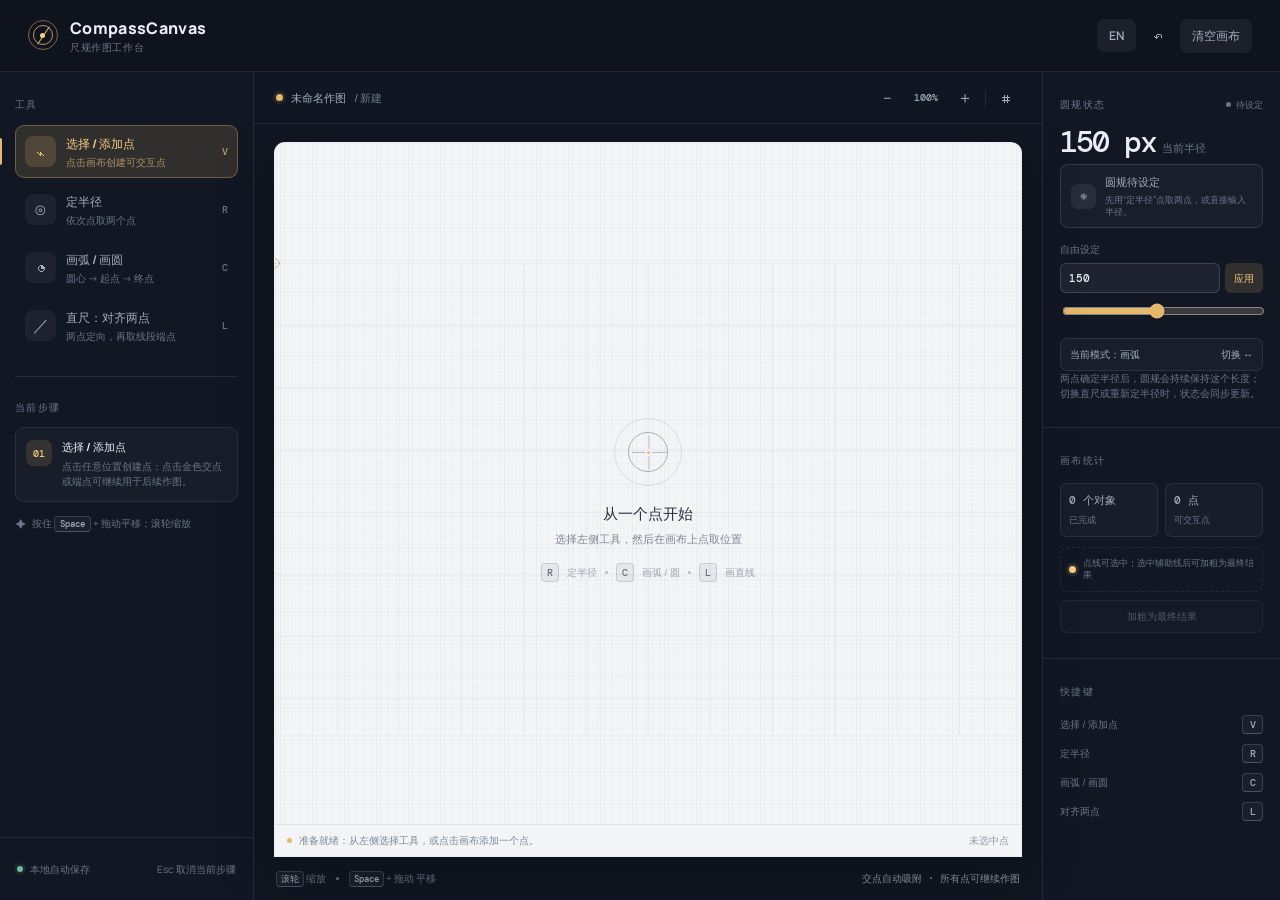
==== outputs/index.html @ 131e4b11 "Initial CompassCanvas application" ====
<!doctype html>
<html lang="zh-CN">
<head>
  <meta charset="UTF-8" />
  <meta name="viewport" content="width=device-width, initial-scale=1.0" />
  <meta name="theme-color" content="#0b0f17" />
  <title>CompassCanvas · 尺规作图工作台</title>
  <link rel="preconnect" href="https://fonts.googleapis.com">
  <link rel="preconnect" href="https://fonts.gstatic.com" crossorigin>
  <link href="https://fonts.googleapis.com/css2?family=DM+Mono:wght@400;500&family=Manrope:wght@400;500;600;700;800&display=swap" rel="stylesheet">
  <link rel="stylesheet" href="./styles.css" />
</head>
<body>
  <main class="app-shell">
    <header class="app-header">
      <div class="brand-lockup">
        <div class="brand-mark" aria-hidden="true"><span class="brand-mark-ring"></span><span class="brand-mark-line"></span><span class="brand-mark-dot"></span></div>
        <div><h1>CompassCanvas</h1><p data-i18n="brand.subtitle">尺规作图工作台</p></div>
      </div>
      <div class="header-actions" aria-label="编辑操作">
        <button class="button button-ghost button-compact language-toggle" id="languageToggle" type="button" aria-label="切换语言">EN</button>
        <button class="icon-button" id="undoBtn" type="button" title="撤销（⌘/Ctrl Z）" aria-label="撤销" data-i18n-title="undo">↶</button>
        <button class="button button-ghost button-compact" id="clearBtn" type="button" data-i18n="clear">清空画布</button>
      </div>
    </header>

    <section class="workspace" aria-label="尺规作图工作区">
      <aside class="tool-rail" aria-label="作图工具">
        <div class="rail-section rail-section-tools">
          <div class="section-kicker" data-i18n="tools">工具</div>
          <div class="tool-list" role="toolbar" aria-label="选择作图工具">
            <button class="tool-item" data-mode="select" type="button"><span class="tool-icon">⌁</span><span class="tool-copy"><strong data-i18n="tool.select.title">选择 / 添加点</strong><small data-i18n="tool.select.desc">点击画布创建可交互点</small></span><span class="tool-key">V</span></button>
            <button class="tool-item" data-mode="radius" type="button"><span class="tool-icon">⊙</span><span class="tool-copy"><strong data-i18n="tool.radius.title">定半径</strong><small data-i18n="tool.radius.desc">依次点取两个点</small></span><span class="tool-key">R</span></button>
            <button class="tool-item" data-mode="compass" type="button"><span class="tool-icon">◔</span><span class="tool-copy"><strong data-i18n="tool.compass.title">画弧 / 画圆</strong><small data-i18n="tool.compass.desc">圆心 → 起点 → 终点</small></span><span class="tool-key">C</span></button>
            <button class="tool-item" data-mode="line" type="button"><span class="tool-icon">／</span><span class="tool-copy"><strong data-i18n="tool.line.title">直尺：对齐两点</strong><small data-i18n="tool.line.desc">两点定向，再取线段端点</small></span><span class="tool-key">L</span></button>
          </div>
        </div>
        <div class="rail-divider"></div>
        <div class="rail-section rail-section-hints">
          <div class="section-kicker" data-i18n="currentStep">当前步骤</div>
          <div class="step-card"><span class="step-number">01</span><div class="step-content"><strong id="toolTitle">选择 / 添加点</strong><p id="helperLine">点击任意位置创建点；点击交点或端点可继续作图。</p></div></div>
          <div class="tip-row"><span aria-hidden="true">✦</span><span data-i18n-html="panHint">按住 <kbd>Space</kbd> + 拖动平移；滚轮缩放</span></div>
        </div>
        <div class="rail-footer"><span class="save-status"><i class="status-dot"></i><span data-i18n="autosave">本地自动保存</span></span><span class="save-status" data-i18n="escCancel">Esc 取消当前步骤</span></div>
      </aside>

      <section class="canvas-column">
        <div class="canvas-toolbar"><div class="canvas-breadcrumb"><span class="breadcrumb-dot"></span><span data-i18n="untitled">未命名作图</span><span class="breadcrumb-muted" data-i18n="newDoc">/ 新建</span></div><div class="view-controls"><button class="view-button" id="zoomOutBtn" type="button" aria-label="缩小" data-i18n-aria="zoomOut">−</button><button class="zoom-readout" id="zoomReadout" type="button" aria-label="重置视图" data-i18n-aria="resetView">100%</button><button class="view-button" id="zoomInBtn" type="button" aria-label="放大" data-i18n-aria="zoomIn">＋</button><span class="view-divider"></span><button class="view-button" id="resetViewBtn" type="button" aria-label="重置视图" data-i18n-aria="resetView">⌗</button></div></div>
        <div class="canvas-frame">
          <div class="canvas-surface" id="canvasSurface" tabindex="0" role="application" aria-label="几何作图画布">
            <svg id="board" class="construction-overlay" viewBox="0 0 1200 760" xmlns="http://www.w3.org/2000/svg" aria-label="尺规作图画布">
              <defs><pattern id="smallGrid" width="20" height="20" patternUnits="userSpaceOnUse"><path d="M 20 0 L 0 0 0 20" fill="none" stroke="#26313f" stroke-opacity=".045" stroke-width="1"/></pattern><pattern id="grid" width="100" height="100" patternUnits="userSpaceOnUse"><rect width="100" height="100" fill="url(#smallGrid)"/><path d="M 100 0 L 0 0 0 100" fill="none" stroke="#26313f" stroke-opacity=".075" stroke-width="1"/></pattern></defs>
              <rect class="board-surface" width="1200" height="760" fill="url(#grid)" />
              <g id="world"><g id="referenceLayer"></g><g id="geometryLayer"></g><g id="pointLayer"></g><g id="cursorLayer"><circle r="7" class="cursor-ring"/><circle r="2" class="cursor-dot"/></g></g>
            </svg>
            <div class="canvas-empty-state" id="emptyState"><div class="empty-illustration"><span class="empty-ring"></span><span class="empty-cross empty-cross-x"></span><span class="empty-cross empty-cross-y"></span><span class="empty-dot"></span></div><h2 data-i18n="emptyTitle">从一个点开始</h2><p data-i18n="emptyDesc">选择左侧工具，然后在画布上点取位置</p><span class="empty-hint" data-i18n-html="emptyHint"><kbd>R</kbd> 定半径 <i></i><kbd>C</kbd> 画弧 / 圆 <i></i><kbd>L</kbd> 画直线</span></div>
          </div>
          <div class="canvas-status" aria-live="polite"><div class="status-message"><span class="status-pulse"></span><span id="statusLine">准备就绪</span></div><div class="pointer-position" id="selectionReadout" data-i18n="noSelection">未选中点</div></div>
        </div>
        <div class="canvas-footer"><span data-i18n-html="wheelZoom"><kbd>滚轮</kbd> 缩放</span><span class="footer-divider"></span><span data-i18n-html="spacePan"><kbd>Space</kbd> + 拖动 平移</span><span class="footer-spacer"></span><span class="coordinate-readout" data-i18n="snapHint">交点自动吸附 · 所有点可继续作图</span></div>
      </section>

      <aside class="inspector" aria-label="作图信息">
        <div class="inspector-section radius-section">
          <div class="inspector-heading"><span class="section-kicker" data-i18n="compassStatus">圆规状态</span><span class="live-badge" id="compassLiveBadge"><i></i><span id="compassLiveLabel">待设定</span></span></div>
          <div class="radius-display"><span class="radius-value" id="radiusReadout">150 px</span><span class="radius-unit" data-i18n="currentRadius">当前半径</span></div>
          <div class="compass-state-card" id="compassStateCard" data-state="idle"><span class="compass-state-icon">◉</span><div><strong id="compassStateLabel">圆规待设定</strong><small id="compassStateHint">先用“定半径”点取两点，或直接输入半径。</small></div></div>
          <div class="radius-editor"><label for="radiusInput" data-i18n="freeRadius">自由设定</label><div class="radius-input-row"><input id="radiusInput" type="number" min="10" max="1000" step="1" value="150" /><button id="applyRadius" type="button" data-i18n="apply">应用</button></div><input id="radiusSlider" type="range" min="20" max="300" value="150" aria-label="半径滑块" /></div>
          <button class="toggle-button" id="arcModeToggle" type="button"><span><span data-i18n="currentMode">当前模式：</span><strong id="arcModeLabel">画弧</strong></span><span data-i18n="switch">切换 ↔</span></button>
          <p class="inspector-note" data-i18n="compassNote">两点确定半径后，圆规会持续保持这个长度；切换直尺或重新定半径时，状态会同步更新。</p>
        </div>
        <div class="inspector-section history-section"><div class="inspector-heading"><span class="section-kicker" data-i18n="canvasStats">画布统计</span></div><div class="stats-grid"><div><strong id="entityCount">0 <span data-i18n="objects">个对象</span></strong><small data-i18n="completed">已完成</small></div><div><strong id="pointCount">0 <span data-i18n="points">点</span></strong><small data-i18n="interactivePoints">可交互点</small></div></div><div class="selection-card" id="selectionCard"><span class="selection-dot"></span><span data-i18n="selectionHelp">点线可选中；选中辅助线后可加粗为最终结果</span></div><button class="finalize-button" id="finalizeBtn" type="button" disabled data-i18n="finalize">加粗为最终结果</button></div>
        <div class="inspector-section shortcuts-section"><div class="inspector-heading"><span class="section-kicker" data-i18n="shortcuts">快捷键</span></div><div class="shortcut-list"><div><span data-i18n="tool.select.title">选择 / 添加点</span><kbd>V</kbd></div><div><span data-i18n="tool.radius.title">定半径</span><kbd>R</kbd></div><div><span data-i18n="tool.compass.title">画弧 / 画圆</span><kbd>C</kbd></div><div><span data-i18n="tool.line.short">对齐两点</span><kbd>L</kbd></div></div></div>
      </aside>
    </section>
  </main>
  <script src="./app.js"></script>
</body>
</html>
---- outputs/styles.css ----
:root {
  --ink: #e9edf5;
  --ink-soft: #a2adbf;
  --ink-faint: #6b768b;
  --surface-0: #0b0f17;
  --surface-1: #111723;
  --surface-2: #161e2c;
  --surface-3: #1d2737;
  --border: rgba(169, 184, 210, 0.13);
  --border-strong: rgba(169, 184, 210, 0.22);
  --accent: #e6b86c;
  --accent-bright: #f6cb81;
  --accent-dim: rgba(230, 184, 108, 0.15);
  --canvas: #f4f5f7;
  --canvas-ink: #26313f;
  --shadow: 0 20px 60px rgba(0, 0, 0, 0.24);
  font-family: "Manrope", -apple-system, BlinkMacSystemFont, "Segoe UI", sans-serif;
  color: var(--ink);
  background: var(--surface-0);
  font-synthesis: none;
  text-rendering: optimizeLegibility;
}

* { box-sizing: border-box; }
html, body { margin: 0; min-width: 320px; min-height: 100%; }
body { min-height: 100vh; background: var(--surface-0); overflow: hidden; }
.is-hidden, [hidden] { display: none !important; }
button { border: 0; font: inherit; color: inherit; cursor: pointer; }
button:focus-visible, [tabindex]:focus-visible { outline: 2px solid var(--accent); outline-offset: 3px; }
svg { width: 1.2rem; height: 1.2rem; fill: none; stroke: currentColor; stroke-width: 1.7; stroke-linecap: round; stroke-linejoin: round; }
kbd { border: 1px solid var(--border-strong); border-bottom-color: rgba(169,184,210,.35); border-radius: 4px; background: rgba(255,255,255,.04); color: var(--ink-soft); padding: 1px 5px; font: 500 10px/1.5 "DM Mono", ui-monospace, monospace; }

.app-shell { height: 100vh; display: flex; flex-direction: column; min-height: 560px; }
.app-header { height: 72px; flex: 0 0 72px; display: flex; align-items: center; justify-content: space-between; padding: 0 28px; border-bottom: 1px solid var(--border); background: rgba(15, 21, 32, .9); }
.brand-lockup { display: flex; align-items: center; gap: 12px; }
.brand-mark { position: relative; width: 30px; height: 30px; border: 1px solid rgba(230,184,108,.5); border-radius: 50%; color: var(--accent); }
.brand-mark-ring { position: absolute; inset: 4px; border: 1px solid currentColor; border-radius: 50%; opacity: .8; }
.brand-mark-line { position: absolute; left: 14px; top: 4px; width: 1px; height: 21px; background: currentColor; transform: rotate(34deg); transform-origin: center; }
.brand-mark-dot { position: absolute; left: 11px; top: 12px; width: 5px; height: 5px; border-radius: 50%; background: var(--accent-bright); }
.brand-lockup h1 { margin: 0; font-size: 16px; line-height: 1.15; font-weight: 800; letter-spacing: .02em; }
.brand-lockup p { margin: 4px 0 0; color: var(--ink-faint); font-size: 10px; line-height: 1; letter-spacing: .06em; }
.header-actions, .view-controls, .canvas-footer, .canvas-status, .inspector-heading, .tip-row, .rail-footer { display: flex; align-items: center; }
.header-actions { gap: 5px; }
.header-divider, .view-divider { width: 1px; height: 20px; margin: 0 8px; background: var(--border); }
.icon-button, .view-button { display: inline-grid; place-items: center; width: 34px; height: 34px; border-radius: 8px; background: transparent; color: var(--ink-soft); transition: color .18s ease, background .18s ease; }
.icon-button svg, .view-button svg { width: 17px; height: 17px; }
.icon-button:hover, .view-button:hover { color: var(--ink); background: rgba(255,255,255,.07); }
.icon-button:disabled, .view-button:disabled { color: var(--ink-faint); opacity: .45; cursor: default; }
.icon-button-small { width: 28px; height: 28px; }
.icon-button-small svg { width: 16px; height: 16px; }
.button { display: inline-flex; align-items: center; gap: 7px; border-radius: 7px; padding: 8px 12px; font-size: 12px; font-weight: 600; }
.button svg { width: 15px; height: 15px; }
.button-ghost { background: rgba(255,255,255,.055); color: var(--ink-soft); }
.button-ghost:hover { background: rgba(255,255,255,.1); color: var(--ink); }

.workspace { flex: 1; min-height: 0; display: grid; grid-template-columns: 254px minmax(0, 1fr) 238px; }
.tool-rail, .inspector { min-width: 0; background: var(--surface-1); }
.tool-rail { display: flex; flex-direction: column; border-right: 1px solid var(--border); }
.inspector { border-left: 1px solid var(--border); overflow: auto; }
.rail-section { padding: 25px 15px 0; }
.section-kicker { color: var(--ink-faint); font-size: 10px; font-weight: 700; letter-spacing: .14em; text-transform: uppercase; }
.tool-list { display: flex; flex-direction: column; gap: 5px; margin-top: 13px; }
.tool-item { position: relative; display: flex; align-items: center; width: 100%; min-height: 53px; gap: 10px; padding: 8px 9px; border: 1px solid transparent; border-radius: 9px; background: transparent; color: var(--ink-soft); text-align: left; transition: background .18s ease, color .18s ease, border-color .18s ease, transform .18s ease; }
.tool-item:hover { background: rgba(255,255,255,.045); color: var(--ink); }
.tool-item.is-active, .tool-item.active { border-color: rgba(230,184,108,.35); background: var(--accent-dim); color: var(--accent-bright); }
.tool-item.is-active::before, .tool-item.active::before { position: absolute; content: ""; left: -16px; top: 12px; bottom: 12px; width: 2px; border-radius: 0 2px 2px 0; background: var(--accent); }
.tool-icon { display: grid; flex: 0 0 31px; place-items: center; width: 31px; height: 31px; border-radius: 8px; color: inherit; background: rgba(255,255,255,.052); }
.tool-item.is-active .tool-icon, .tool-item.active .tool-icon { background: rgba(230,184,108,.17); }
.tool-icon svg { width: 18px; height: 18px; }
.tool-copy { display: flex; min-width: 0; flex: 1; flex-direction: column; gap: 3px; }
.tool-copy strong { overflow: hidden; color: inherit; font-size: 12px; font-weight: 700; text-overflow: ellipsis; white-space: nowrap; }
.tool-copy small { overflow: hidden; color: var(--ink-faint); font-size: 10px; line-height: 1.2; text-overflow: ellipsis; white-space: nowrap; }
.tool-item.is-active .tool-copy small, .tool-item.active .tool-copy small { color: rgba(246,203,129,.63); }
.tool-key { margin-left: 2px; color: var(--ink-faint); font: 500 10px "DM Mono", monospace; }
.tool-item.is-active .tool-key, .tool-item.active .tool-key { color: rgba(246,203,129,.72); }
.rail-divider { height: 1px; margin: 24px 15px 0; background: var(--border); }
.rail-section-hints { padding-top: 23px; }
.step-card { display: flex; gap: 10px; margin-top: 12px; padding: 12px 10px; border: 1px solid var(--border); border-radius: 9px; background: rgba(255,255,255,.026); }
.step-number { display: grid; flex: 0 0 26px; place-items: center; width: 26px; height: 26px; border-radius: 7px; background: var(--accent-dim); color: var(--accent-bright); font: 500 10px "DM Mono", monospace; }
.step-content { min-width: 0; }
.step-content strong { display: block; color: var(--ink); font-size: 11px; font-weight: 700; line-height: 1.3; }
.step-content p { margin: 5px 0 0; color: var(--ink-faint); font-size: 10px; line-height: 1.5; }
.tip-row { gap: 6px; padding: 14px 1px; color: var(--ink-faint); font-size: 10px; }
.tip-row svg { flex: 0 0 14px; width: 14px; height: 14px; }
.tip-row kbd { font-size: 9px; }
.rail-footer { justify-content: space-between; margin-top: auto; min-height: 63px; padding: 0 17px; border-top: 1px solid var(--border); }
.save-status { display: inline-flex; align-items: center; gap: 7px; color: var(--ink-faint); font-size: 10px; }
.status-dot { width: 6px; height: 6px; border-radius: 50%; background: #6fbd98; box-shadow: 0 0 0 3px rgba(111,189,152,.1); }

.canvas-column { min-width: 0; display: flex; flex-direction: column; background: #101722; }
.canvas-toolbar { display: flex; align-items: center; justify-content: space-between; min-height: 52px; padding: 0 22px; border-bottom: 1px solid var(--border); }
.canvas-breadcrumb { display: flex; align-items: center; gap: 8px; color: var(--ink-soft); font-size: 11px; font-weight: 600; }
.breadcrumb-dot { width: 7px; height: 7px; border: 1px solid rgba(230,184,108,.75); border-radius: 50%; background: var(--accent); box-shadow: 0 0 0 3px rgba(230,184,108,.09); }
.breadcrumb-separator { color: var(--ink-faint); }
.breadcrumb-muted { color: var(--ink-faint); font-weight: 500; }
.view-controls { gap: 2px; }
.view-button { width: 28px; height: 28px; }
.view-button svg { width: 14px; height: 14px; }
.zoom-readout { min-width: 46px; padding: 4px 4px; border-radius: 5px; background: transparent; color: var(--ink-soft); font: 500 10px "DM Mono", monospace; }
.zoom-readout:hover { background: rgba(255,255,255,.06); color: var(--ink); }
.view-divider { height: 16px; margin: 0 4px; }
.canvas-frame { position: relative; flex: 1; min-height: 0; margin: 18px 20px 0; border: 1px solid rgba(175,189,212,.12); border-radius: 11px 11px 0 0; background: var(--canvas); box-shadow: var(--shadow); overflow: hidden; }
.canvas-surface { position: absolute; inset: 0; overflow: hidden; cursor: crosshair; background-color: var(--canvas); background-image: linear-gradient(rgba(38,49,63,.045) 1px, transparent 1px), linear-gradient(90deg, rgba(38,49,63,.045) 1px, transparent 1px), linear-gradient(rgba(38,49,63,.025) 1px, transparent 1px), linear-gradient(90deg, rgba(38,49,63,.025) 1px, transparent 1px); background-position: center; background-size: 32px 32px, 32px 32px, 8px 8px, 8px 8px; }
.canvas-surface.is-panning { cursor: grabbing; }
#construction-canvas, .construction-overlay { position: absolute; inset: 0; display: block; width: 100%; height: 100%; }
#construction-canvas { z-index: 1; }
.construction-overlay { z-index: 2; pointer-events: auto; touch-action: none; }
.construction-overlay { shape-rendering: geometricPrecision; }
.board-surface { pointer-events: all; }
.geometry-line { stroke: #33495d; stroke-width: 2.2; stroke-linecap: round; fill: none; pointer-events: none; }
.geometry-circle, .geometry-arc { stroke: #273f58; stroke-width: 2.2; fill: none; pointer-events: none; }
.geometry-arc { stroke: #a56f35; }
.reference-line { stroke: #caa666; stroke-width: 1.6; stroke-dasharray: 6 6; opacity: .58; pointer-events: none; }
.reference-circle { stroke: #caa666; stroke-width: 1.3; stroke-dasharray: 6 6; fill: rgba(230,184,108,.04); opacity: .48; pointer-events: none; }
.reference-arc { stroke: #d29e51; stroke-width: 2; stroke-dasharray: 5 5; fill: none; opacity: .72; pointer-events: none; }
.reference-label { fill: #8a683c; font: 500 14px "DM Mono", monospace; pointer-events: none; }
.point-node { cursor: pointer; pointer-events: all; }
.point-node > circle:first-child { fill: #f8f9fb; stroke: #54708a; stroke-width: 2; vector-effect: non-scaling-stroke; }
.point-node.intersection-point > circle:first-child { fill: #f6cb81; stroke: #8d5c29; stroke-width: 2.2; }
.point-node.selected-point > circle:first-child { fill: #72d2cf; stroke: #146c73; stroke-width: 2.4; }
.point-hit-area { fill: transparent; stroke: transparent; stroke-width: 14; pointer-events: all; }
.cursor-ring { fill: none; stroke: #bd8a43; stroke-width: 1.3; opacity: .72; pointer-events: none; }
.cursor-dot { fill: #bd8a43; opacity: .8; pointer-events: none; }
.radius-editor { margin-top: 14px; }
.radius-editor label { display: block; margin-bottom: 6px; color: var(--ink-faint); font-size: 10px; }
.radius-input-row { display: flex; gap: 5px; }
.radius-input-row input { width: 0; flex: 1; min-width: 0; border: 1px solid var(--border-strong); border-radius: 6px; padding: 7px 8px; background: rgba(255,255,255,.055); color: var(--ink); font: 500 11px "DM Mono", monospace; }
.radius-input-row button { border-radius: 6px; padding: 0 9px; background: var(--accent-dim); color: var(--accent-bright); font-size: 10px; }
.radius-editor input[type="range"] { width: 100%; margin-top: 10px; accent-color: var(--accent); }
.toggle-button { display: flex; align-items: center; justify-content: space-between; width: 100%; margin-top: 14px; border: 1px solid var(--border); border-radius: 7px; padding: 8px 9px; background: rgba(255,255,255,.035); color: var(--ink-soft); font-size: 10px; text-align: left; }
.toggle-button:hover, .toggle-button.active { border-color: rgba(230,184,108,.35); background: var(--accent-dim); color: var(--accent-bright); }
.stats-grid { display: grid; grid-template-columns: 1fr 1fr; gap: 7px; margin-top: 15px; }
.stats-grid > div { border: 1px solid var(--border); border-radius: 7px; padding: 9px 8px; background: rgba(255,255,255,.026); }
.stats-grid strong { display: block; color: var(--ink-soft); font: 500 11px "DM Mono", monospace; }
.stats-grid small { display: block; margin-top: 5px; color: var(--ink-faint); font-size: 9px; }
.selection-card { display: flex; align-items: center; gap: 7px; margin-top: 10px; border: 1px dashed var(--border); border-radius: 7px; padding: 9px 8px; color: var(--ink-faint); font-size: 9px; line-height: 1.35; }
.finalize-button { width: 100%; margin-top: 8px; border: 1px solid rgba(230,184,108,.36); border-radius: 7px; padding: 8px 9px; background: rgba(230,184,108,.12); color: var(--accent-bright); font-size: 10px; font-weight: 700; }
.finalize-button:hover:not(:disabled) { background: rgba(230,184,108,.2); }
.finalize-button:disabled { border-color: var(--border); background: rgba(255,255,255,.025); color: var(--ink-faint); cursor: default; opacity: .7; }
.selection-dot { width: 7px; height: 7px; flex: 0 0 7px; border-radius: 50%; background: #f6cb81; box-shadow: 0 0 0 3px rgba(246,203,129,.12); }
.canvas-empty-state.is-hidden { opacity: 0; visibility: hidden; }
.canvas-empty-state { transition: opacity .18s ease, visibility .18s ease; }
.reference-line { stroke: #aa6b1f; stroke-width: 2.2; stroke-dasharray: 8 6; opacity: .88; }
.construction-overlay .reference-line { stroke: #aa6b1f; stroke-width: 2.2; stroke-dasharray: 8 6; opacity: .88; }
.construction-overlay .reference-circle { stroke: #aa6b1f; stroke-width: 2.1; stroke-dasharray: 9 6; fill: rgba(230,184,108,.08); opacity: .9; }
.construction-overlay .reference-arc { stroke: #b57425; stroke-width: 2.3; stroke-dasharray: 8 5; opacity: .9; }
.construction-overlay .ruler-guide { stroke: #8c5418; stroke-width: 3.2; stroke-dasharray: 12 8; opacity: .95; }
.construction-overlay .ruler-direction-preview { stroke: #aa6b1f; stroke-width: 2.5; opacity: .9; }
.construction-overlay .ruler-segment-preview { stroke: #c08229; stroke-width: 2.8; stroke-dasharray: 8 5; opacity: .92; }
.construction-overlay .reference-point { fill: #fff5dc; stroke: #9a611c; stroke-width: 2.2; opacity: .98; }
.construction-overlay .reference-circle { stroke: #aa6b1f; stroke-width: 2.1; stroke-dasharray: 9 6; fill: rgba(230,184,108,.08); opacity: .9; }
.construction-overlay .reference-arc { stroke: #b57425; stroke-width: 2.3; stroke-dasharray: 8 5; opacity: .9; }
.construction-overlay .geometry-line,
.construction-overlay .geometry-circle,
.construction-overlay .geometry-arc { pointer-events: all; cursor: pointer; }
.construction-overlay .geometry-hit-area { fill: none; stroke: transparent; stroke-width: 16; pointer-events: stroke; cursor: pointer; }
.construction-overlay .auxiliary-geometry { stroke: #9aa7b2; stroke-width: 1.35; opacity: .62; }
.construction-overlay .auxiliary-geometry.geometry-arc { stroke: #b19a78; }
.construction-overlay .final-geometry { stroke: #263d51; stroke-width: 3.6; opacity: 1; }
.construction-overlay .final-geometry.geometry-arc { stroke: #7d542a; }
.construction-overlay .selected-geometry { stroke: #b16d22; stroke-width: 2.8; opacity: .92; }
.construction-overlay .selected-geometry.final-geometry { stroke: #85541e; stroke-width: 4; }
.construction-overlay .point-node > .point-visual { opacity: .12; stroke-width: 1.1; }
.construction-overlay .point-node .point-hover-ring { fill: rgba(230,184,108,.08); stroke: #a86d23; stroke-width: 1.8; opacity: 0; pointer-events: none; vector-effect: non-scaling-stroke; }
.construction-overlay .point-node:hover > .point-visual,
.construction-overlay .point-node:focus > .point-visual,
.construction-overlay .point-node:hover .point-hover-ring,
.construction-overlay .point-node:focus .point-hover-ring,
.construction-overlay .point-node.selected-point > .point-visual { opacity: 1; }
.live-badge[data-state="idle"] { color: var(--ink-faint); }
.construction-overlay .point-node > .point-visual { opacity: .12; stroke-width: 1.1; }
.live-badge[data-state="idle"] { color: var(--ink-faint); }
.construction-overlay .geometry-line,
.construction-overlay .geometry-circle,
.construction-overlay .geometry-arc { pointer-events: all; cursor: pointer; }
.construction-overlay .auxiliary-geometry { stroke: #9aa7b2; stroke-width: 1.35; opacity: .62; }
.construction-overlay .auxiliary-geometry.geometry-arc { stroke: #b19a78; }
.construction-overlay .final-geometry { stroke: #263d51; stroke-width: 3.6; opacity: 1; }
.construction-overlay .final-geometry.geometry-arc { stroke: #7d542a; }
.construction-overlay .selected-geometry { stroke: #b16d22; stroke-width: 2.8; opacity: .92; }
.construction-overlay .selected-geometry.final-geometry { stroke: #85541e; stroke-width: 4; }
.construction-overlay .point-node > .point-visual { opacity: .2; stroke-width: 1.1; }
.construction-overlay .point-node .point-hover-ring { fill: rgba(230,184,108,.08); stroke: #a86d23; stroke-width: 1.8; opacity: 0; pointer-events: none; vector-effect: non-scaling-stroke; }
.construction-overlay .point-node:hover > .point-visual,
.construction-overlay .point-node:focus > .point-visual,
.construction-overlay .point-node:hover .point-hover-ring,
.construction-overlay .point-node:focus .point-hover-ring,
.construction-overlay .point-node.selected-point > .point-visual { opacity: 1; }
.compass-state-card { display: flex; align-items: center; gap: 9px; min-height: 50px; margin: 2px 0 13px; border: 1px solid rgba(169,184,210,.17); border-radius: 8px; padding: 9px 10px; background: rgba(255,255,255,.035); }
.compass-state-icon { display: grid; flex: 0 0 25px; place-items: center; width: 25px; height: 25px; border-radius: 7px; background: rgba(169,184,210,.1); color: var(--ink-soft); font-size: 13px; }
.compass-state-card strong { display: block; color: var(--ink-soft); font-size: 11px; font-weight: 700; }
.compass-state-card small { display: block; margin-top: 4px; color: var(--ink-faint); font-size: 9px; line-height: 1.35; }
.compass-state-card[data-state="ready"] { border-color: rgba(111,189,152,.4); background: rgba(111,189,152,.08); }
.compass-state-card[data-state="ready"] .compass-state-icon { background: rgba(111,189,152,.18); color: #6fbd98; }
.compass-state-card[data-state="ready"] strong { color: #8ed2ae; }
.compass-state-card[data-state="held"] { border-color: rgba(230,184,108,.35); background: rgba(230,184,108,.08); }
.compass-state-card[data-state="held"] .compass-state-icon { background: rgba(230,184,108,.18); color: var(--accent-bright); }
.compass-state-card[data-state="held"] strong { color: var(--accent-bright); }
.compass-state-card[data-state="setting"] { border-color: rgba(230,184,108,.45); background: rgba(230,184,108,.12); }
.compass-state-card[data-state="setting"] .compass-state-icon { background: rgba(230,184,108,.2); color: var(--accent-bright); }
.compass-state-card[data-state="setting"] strong { color: var(--accent-bright); }
.live-badge[data-state="ready"] { color: #6fbd98; }
.live-badge[data-state="held"], .live-badge[data-state="setting"] { color: var(--accent-bright); }
.construction-overlay .geometry-line,
.construction-overlay .geometry-segment { fill: none; stroke: #273749; stroke-width: 2.2; stroke-linecap: round; }
.construction-overlay .geometry-circle,
.construction-overlay .geometry-arc { fill: none; stroke: #2f4053; stroke-width: 2.2; stroke-linecap: round; }
.construction-overlay .reference-line { fill: none; stroke: rgba(230, 184, 108, .68); stroke-width: 1.25; stroke-dasharray: 5 5; }
.construction-overlay .reference-circle,
.construction-overlay .reference-arc { fill: none; stroke: rgba(230, 184, 108, .65); stroke-width: 1.25; stroke-dasharray: 4 5; }
.construction-overlay .reference-label { fill: #8f6b37; font: 500 11px "DM Mono", monospace; }
.construction-overlay .construction-point { fill: #f4f5f7; stroke: #2f4053; stroke-width: 2; }
.construction-overlay .intersection-point { fill: var(--accent-bright); stroke: #8f6b37; stroke-width: 1.5; }
.construction-overlay .selected-point { filter: drop-shadow(0 0 0.18rem rgba(230,184,108,.8)); }
.construction-overlay .point-hit-area { fill: transparent; stroke: transparent; stroke-width: 14; pointer-events: all; }
.canvas-empty-state { position: absolute; z-index: 3; top: 50%; left: 50%; display: flex; align-items: center; flex-direction: column; transform: translate(-50%, -50%); text-align: center; pointer-events: none; }
.empty-illustration { position: relative; width: 68px; height: 68px; margin-bottom: 17px; border: 1px solid rgba(38,49,63,.12); border-radius: 50%; }
.empty-ring { position: absolute; inset: 13px; border: 1.5px solid rgba(38,49,63,.34); border-radius: 50%; }
.empty-cross { position: absolute; top: 33px; left: 17px; width: 34px; height: 1px; background: rgba(38,49,63,.26); }
.empty-cross-y { transform: rotate(90deg); }
.empty-dot { position: absolute; top: 30px; left: 30px; width: 7px; height: 7px; border: 2px solid var(--canvas); border-radius: 50%; background: var(--accent); }
.canvas-empty-state h2 { margin: 0; color: var(--canvas-ink); font-size: 15px; font-weight: 700; letter-spacing: -.01em; }
.canvas-empty-state p { margin: 7px 0 16px; color: #7b8795; font-size: 11px; }
.empty-hint { display: flex; align-items: center; gap: 8px; color: #9aa3ad; font-size: 10px; }
.empty-hint kbd { border-color: rgba(38,49,63,.16); background: rgba(38,49,63,.055); color: #657180; }
.empty-hint i { width: 3px; height: 3px; border-radius: 50%; background: #b4bbc3; }
.cursor-guide { position: absolute; z-index: 4; display: none; width: 12px; height: 12px; border: 1px solid var(--accent); border-radius: 50%; transform: translate(-50%, -50%); pointer-events: none; }
.canvas-status { position: absolute; z-index: 5; right: 0; bottom: 0; left: 0; justify-content: space-between; min-height: 32px; padding: 0 12px; border-top: 1px solid rgba(38,49,63,.09); background: rgba(244,245,247,.84); color: #7b8795; font-size: 10px; backdrop-filter: blur(5px); }
.status-message { display: flex; align-items: center; gap: 7px; }
.status-pulse { width: 5px; height: 5px; border-radius: 50%; background: var(--accent); }
.pointer-position, .coordinate-readout { color: #8e99a7; font: 500 10px "DM Mono", monospace; }
.canvas-footer { min-height: 43px; padding: 0 22px; gap: 10px; color: var(--ink-faint); font-size: 10px; }
.canvas-footer kbd { padding: 1px 4px; font-size: 9px; }
.footer-divider { width: 3px; height: 3px; border-radius: 50%; background: var(--ink-faint); }
.footer-spacer { flex: 1; }

.inspector-section { padding: 25px 17px; border-bottom: 1px solid var(--border); }
.inspector-heading { justify-content: space-between; }
.live-badge { display: inline-flex; align-items: center; gap: 5px; color: #6fbd98; font-size: 9px; }
.live-badge i { width: 5px; height: 5px; border-radius: 50%; background: currentColor; }
.radius-display { display: flex; align-items: baseline; gap: 7px; margin: 15px 0 7px; }
.radius-value { color: var(--ink); font: 500 30px/1 "DM Mono", monospace; letter-spacing: -.07em; }
.radius-unit { color: var(--ink-faint); font: 500 11px "DM Mono", monospace; }
.inspector-note { min-height: 31px; margin: 0; color: var(--ink-faint); font-size: 10px; line-height: 1.5; }
.radius-line { height: 3px; margin-top: 15px; overflow: hidden; border-radius: 2px; background: rgba(255,255,255,.07); }
.radius-line span { display: block; height: 100%; border-radius: inherit; background: var(--accent); transition: width .3s ease; }
.history-count { color: var(--ink-faint); font: 500 10px "DM Mono", monospace; }
.history-list { display: flex; flex-direction: column; gap: 4px; margin-top: 15px; }
.history-empty { display: flex; align-items: center; gap: 8px; padding: 12px 7px; border: 1px dashed var(--border); border-radius: 7px; color: var(--ink-faint); font-size: 10px; line-height: 1.35; }
.history-empty svg { flex: 0 0 16px; width: 16px; height: 16px; opacity: .7; }
.history-item { display: flex; align-items: center; gap: 8px; min-height: 35px; padding: 7px; border-radius: 6px; background: rgba(255,255,255,.035); color: var(--ink-soft); font-size: 10px; }
.history-item svg { flex: 0 0 15px; width: 15px; height: 15px; color: var(--accent); }
.history-item small { display: block; margin-top: 2px; color: var(--ink-faint); font-size: 9px; }
.shortcuts-section { border-bottom: 0; }
.shortcut-list { display: flex; flex-direction: column; gap: 10px; margin-top: 16px; }
.shortcut-list > div { display: flex; align-items: center; justify-content: space-between; color: var(--ink-faint); font-size: 10px; }
.shortcut-list kbd { min-width: 21px; color: var(--ink-soft); text-align: center; }
.toast-region { position: fixed; z-index: 20; right: 20px; bottom: 20px; display: flex; flex-direction: column; gap: 8px; pointer-events: none; }
.toast { padding: 10px 13px; border: 1px solid var(--border-strong); border-radius: 8px; background: var(--surface-3); box-shadow: var(--shadow); color: var(--ink); font-size: 11px; animation: toast-in .2s ease both; }
@keyframes toast-in { from { opacity: 0; transform: translateY(6px); } to { opacity: 1; transform: translateY(0); } }

@media (max-width: 1100px) {
  .workspace { grid-template-columns: 220px minmax(0, 1fr); }
  .inspector { display: none; }
}
@media (max-width: 700px) {
  body { overflow: auto; }
  .app-shell { height: auto; min-height: 100vh; }
  .app-header { height: 60px; flex-basis: 60px; padding: 0 15px; }
  .brand-lockup p, .header-divider, .header-actions .icon-button { display: none; }
  .workspace { display: flex; min-height: calc(100vh - 60px); flex-direction: column; }
  .tool-rail { order: 2; border-top: 1px solid var(--border); border-right: 0; }
  .rail-section-tools { padding: 11px 10px 10px; }
  .rail-section-tools .section-kicker, .rail-section-hints, .rail-divider, .rail-footer { display: none; }
  .tool-list { flex-direction: row; gap: 5px; margin-top: 0; overflow-x: auto; scrollbar-width: none; }
  .tool-list::-webkit-scrollbar { display: none; }
  .tool-item { flex: 0 0 115px; min-height: 47px; padding: 6px; }
  .tool-item.is-active::before, .tool-item.active::before { top: auto; right: 10px; bottom: -11px; left: 10px; width: auto; height: 2px; }
  .tool-copy small, .tool-key { display: none; }
  .tool-icon { flex-basis: 29px; width: 29px; height: 29px; }
  .canvas-column { order: 1; min-height: calc(100vh - 131px); }
  .canvas-toolbar { min-height: 46px; padding: 0 13px; }
  .canvas-frame { margin: 11px 10px 0; min-height: 440px; }
  .canvas-footer { min-height: 35px; padding: 0 13px; }
  .canvas-footer > span:not(.footer-spacer):not(.coordinate-readout) { display: none; }
  .canvas-empty-state { width: 90%; }
}

/* Keep construction guides legible on the pale canvas. These rules come last
   so the direction guide remains stronger than the generic SVG guide style. */
.construction-overlay .reference-line { stroke: #aa6b1f; stroke-width: 2.2; stroke-dasharray: 8 6; opacity: .88; }
.construction-overlay .ruler-guide { stroke: #8c5418; stroke-width: 3.2; stroke-dasharray: 12 8; opacity: .95; }
.construction-overlay .ruler-direction-preview { stroke: #aa6b1f; stroke-width: 2.5; opacity: .9; }
.construction-overlay .ruler-segment-preview { stroke: #c08229; stroke-width: 2.8; stroke-dasharray: 8 5; opacity: .92; }
.construction-overlay .reference-point { fill: #fff5dc; stroke: #9a611c; stroke-width: 2.2; opacity: .98; }
.construction-overlay .reference-circle { stroke: #aa6b1f; stroke-width: 2.1; stroke-dasharray: 9 6; fill: rgba(230,184,108,.08); opacity: .9; }
.construction-overlay .reference-arc { stroke: #b57425; stroke-width: 2.3; stroke-dasharray: 8 5; opacity: .9; }
.construction-overlay .geometry-line,
.construction-overlay .geometry-circle,
.construction-overlay .geometry-arc { pointer-events: all; cursor: pointer; }
.construction-overlay .auxiliary-geometry { stroke: #9aa7b2; stroke-width: 1.35; opacity: .62; }
.construction-overlay .auxiliary-geometry.geometry-arc { stroke: #b19a78; }
.construction-overlay .final-geometry { stroke: #263d51; stroke-width: 3.6; opacity: 1; }
.construction-overlay .final-geometry.geometry-arc { stroke: #7d542a; }
.construction-overlay .selected-geometry { stroke: #b16d22; stroke-width: 2.8; opacity: .92; }
.construction-overlay .selected-geometry.final-geometry { stroke: #85541e; stroke-width: 4; }
.construction-overlay .point-node > .point-visual { opacity: .2; stroke-width: 1.1; }
.construction-overlay .point-node .point-hover-ring { fill: rgba(230,184,108,.08); stroke: #a86d23; stroke-width: 1.8; opacity: 0; pointer-events: none; vector-effect: non-scaling-stroke; }
.construction-overlay .point-node:hover > .point-visual,
.construction-overlay .point-node:focus > .point-visual,
.construction-overlay .point-node:hover .point-hover-ring,
.construction-overlay .point-node:focus .point-hover-ring,
.construction-overlay .point-node.selected-point > .point-visual { opacity: 1; }
.live-badge[data-state="idle"] { color: var(--ink-faint); }

/* Final visual tuning: construction points stay subtle until hovered. */
.construction-overlay .point-node > .point-visual { opacity: .12; stroke-width: 1.1; }
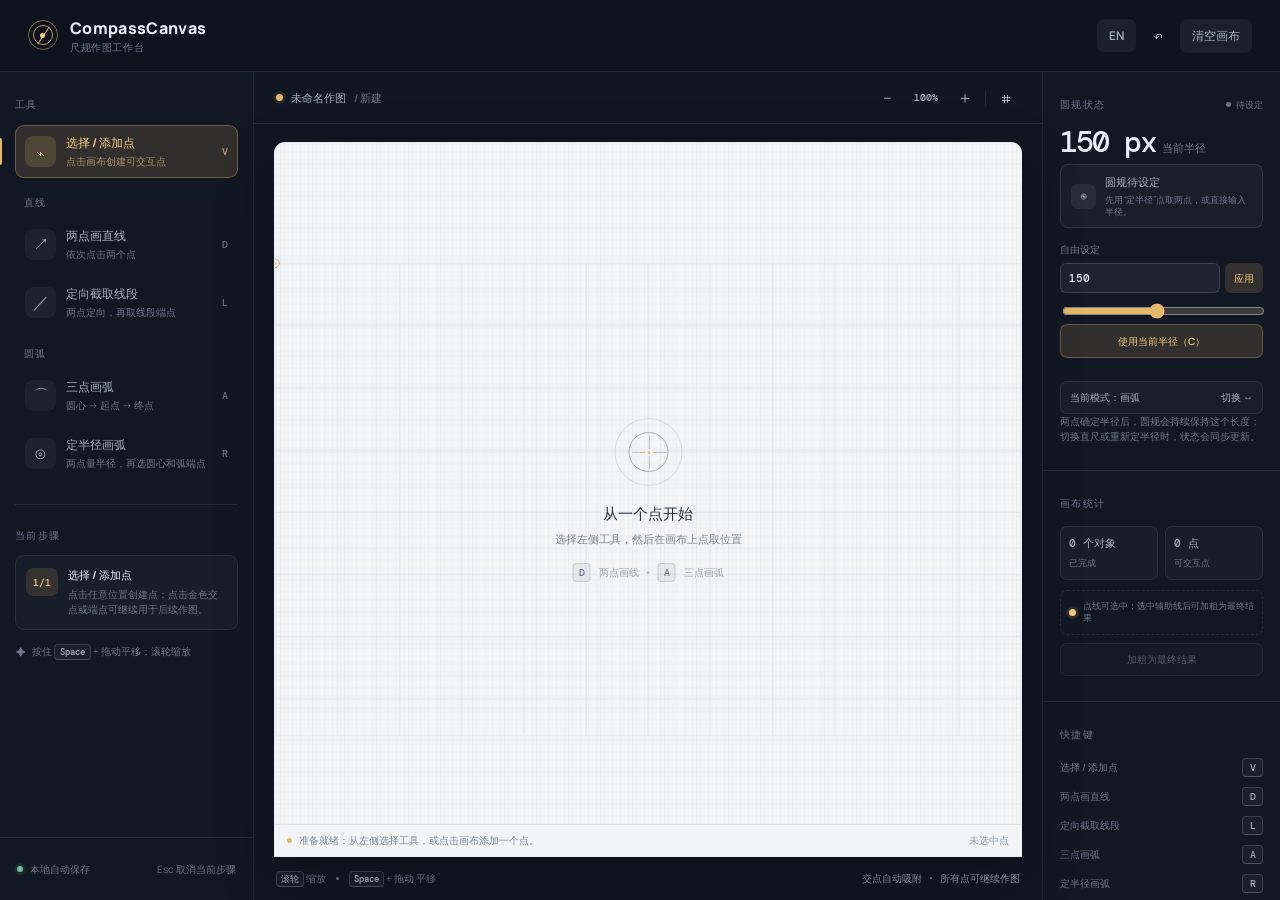
==== commit 9b673e7d: "Add four guided and quick drawing workflows" ====
--- a/outputs/index.html
+++ b/outputs/index.html
@@ -17,28 +17,39 @@
         <div class="brand-mark" aria-hidden="true"><span class="brand-mark-ring"></span><span class="brand-mark-line"></span><span class="brand-mark-dot"></span></div>
         <div><h1>CompassCanvas</h1><p data-i18n="brand.subtitle">尺规作图工作台</p></div>
       </div>
-      <div class="header-actions" aria-label="编辑操作">
-        <button class="button button-ghost button-compact language-toggle" id="languageToggle" type="button" aria-label="切换语言">EN</button>
-        <button class="icon-button" id="undoBtn" type="button" title="撤销（⌘/Ctrl Z）" aria-label="撤销" data-i18n-title="undo">↶</button>
+      <div class="header-actions" aria-label="编辑操作" data-i18n-aria="editActions">
+        <button class="button button-ghost button-compact language-toggle" id="languageToggle" type="button" aria-label="切换语言" data-i18n-title="languageToggle" data-i18n-aria="languageToggle">EN</button>
+        <button class="icon-button" id="undoBtn" type="button" title="撤销（⌘/Ctrl Z）" aria-label="撤销" data-i18n-title="undo" data-i18n-aria="undo">↶</button>
         <button class="button button-ghost button-compact" id="clearBtn" type="button" data-i18n="clear">清空画布</button>
       </div>
     </header>
 
-    <section class="workspace" aria-label="尺规作图工作区">
-      <aside class="tool-rail" aria-label="作图工具">
+    <section class="workspace" aria-label="尺规作图工作区" data-i18n-aria="workspace">
+      <aside class="tool-rail" aria-label="作图工具" data-i18n-aria="toolRail">
         <div class="rail-section rail-section-tools">
           <div class="section-kicker" data-i18n="tools">工具</div>
-          <div class="tool-list" role="toolbar" aria-label="选择作图工具">
+          <div class="tool-list" role="toolbar" aria-label="选择作图工具" data-i18n-aria="toolToolbar">
             <button class="tool-item" data-mode="select" type="button"><span class="tool-icon">⌁</span><span class="tool-copy"><strong data-i18n="tool.select.title">选择 / 添加点</strong><small data-i18n="tool.select.desc">点击画布创建可交互点</small></span><span class="tool-key">V</span></button>
-            <button class="tool-item" data-mode="radius" type="button"><span class="tool-icon">⊙</span><span class="tool-copy"><strong data-i18n="tool.radius.title">定半径</strong><small data-i18n="tool.radius.desc">依次点取两个点</small></span><span class="tool-key">R</span></button>
-            <button class="tool-item" data-mode="compass" type="button"><span class="tool-icon">◔</span><span class="tool-copy"><strong data-i18n="tool.compass.title">画弧 / 画圆</strong><small data-i18n="tool.compass.desc">圆心 → 起点 → 终点</small></span><span class="tool-key">C</span></button>
-            <button class="tool-item" data-mode="line" type="button"><span class="tool-icon">／</span><span class="tool-copy"><strong data-i18n="tool.line.title">直尺：对齐两点</strong><small data-i18n="tool.line.desc">两点定向，再取线段端点</small></span><span class="tool-key">L</span></button>
+            <div class="tool-group" role="group" aria-labelledby="lineToolsLabel">
+              <div class="tool-group-title" id="lineToolsLabel" data-i18n="toolGroupLines">直线</div>
+              <div class="tool-group-items">
+                <button class="tool-item" data-mode="lineQuick" type="button"><span class="tool-icon">↗</span><span class="tool-copy"><strong data-i18n="tool.lineQuick.title">两点画直线</strong><small data-i18n="tool.lineQuick.desc">依次点击起点、终点</small></span><span class="tool-key">D</span></button>
+                <button class="tool-item" data-mode="line" type="button"><span class="tool-icon">／</span><span class="tool-copy"><strong data-i18n="tool.line.title">定向截取线段</strong><small data-i18n="tool.line.desc">两点定向，再取线段端点</small></span><span class="tool-key">L</span></button>
+              </div>
+            </div>
+            <div class="tool-group" role="group" aria-labelledby="arcToolsLabel">
+              <div class="tool-group-title" id="arcToolsLabel" data-i18n="toolGroupArcs">圆弧</div>
+              <div class="tool-group-items">
+                <button class="tool-item" data-mode="arcThreePoint" type="button"><span class="tool-icon">⌒</span><span class="tool-copy"><strong data-i18n="tool.arcThreePoint.title">三点画弧</strong><small data-i18n="tool.arcThreePoint.desc">圆心 → 起点 → 终点</small></span><span class="tool-key">A</span></button>
+                <button class="tool-item" data-mode="radius" type="button"><span class="tool-icon">⊙</span><span class="tool-copy"><strong data-i18n="tool.radius.title">定半径画弧</strong><small data-i18n="tool.radius.desc">两点定半径，再取圆心与端点</small></span><span class="tool-key">R</span></button>
+              </div>
+            </div>
           </div>
         </div>
         <div class="rail-divider"></div>
         <div class="rail-section rail-section-hints">
           <div class="section-kicker" data-i18n="currentStep">当前步骤</div>
-          <div class="step-card"><span class="step-number">01</span><div class="step-content"><strong id="toolTitle">选择 / 添加点</strong><p id="helperLine">点击任意位置创建点；点击交点或端点可继续作图。</p></div></div>
+          <div class="step-card"><span class="step-number" id="stepNumber">01</span><div class="step-content"><strong id="toolTitle">选择 / 添加点</strong><p id="helperLine">点击任意位置创建点；点击交点或端点可继续作图。</p></div></div>
           <div class="tip-row"><span aria-hidden="true">✦</span><span data-i18n-html="panHint">按住 <kbd>Space</kbd> + 拖动平移；滚轮缩放</span></div>
         </div>
         <div class="rail-footer"><span class="save-status"><i class="status-dot"></i><span data-i18n="autosave">本地自动保存</span></span><span class="save-status" data-i18n="escCancel">Esc 取消当前步骤</span></div>
@@ -47,8 +58,8 @@
       <section class="canvas-column">
         <div class="canvas-toolbar"><div class="canvas-breadcrumb"><span class="breadcrumb-dot"></span><span data-i18n="untitled">未命名作图</span><span class="breadcrumb-muted" data-i18n="newDoc">/ 新建</span></div><div class="view-controls"><button class="view-button" id="zoomOutBtn" type="button" aria-label="缩小" data-i18n-aria="zoomOut">−</button><button class="zoom-readout" id="zoomReadout" type="button" aria-label="重置视图" data-i18n-aria="resetView">100%</button><button class="view-button" id="zoomInBtn" type="button" aria-label="放大" data-i18n-aria="zoomIn">＋</button><span class="view-divider"></span><button class="view-button" id="resetViewBtn" type="button" aria-label="重置视图" data-i18n-aria="resetView">⌗</button></div></div>
         <div class="canvas-frame">
-          <div class="canvas-surface" id="canvasSurface" tabindex="0" role="application" aria-label="几何作图画布">
-            <svg id="board" class="construction-overlay" viewBox="0 0 1200 760" xmlns="http://www.w3.org/2000/svg" aria-label="尺规作图画布">
+          <div class="canvas-surface" id="canvasSurface" tabindex="0" role="application" aria-label="几何作图画布" data-i18n-aria="canvasSurface">
+            <svg id="board" class="construction-overlay" viewBox="0 0 1200 760" xmlns="http://www.w3.org/2000/svg" aria-label="尺规作图画布" data-i18n-aria="canvasBoard">
               <defs><pattern id="smallGrid" width="20" height="20" patternUnits="userSpaceOnUse"><path d="M 20 0 L 0 0 0 20" fill="none" stroke="#26313f" stroke-opacity=".045" stroke-width="1"/></pattern><pattern id="grid" width="100" height="100" patternUnits="userSpaceOnUse"><rect width="100" height="100" fill="url(#smallGrid)"/><path d="M 100 0 L 0 0 0 100" fill="none" stroke="#26313f" stroke-opacity=".075" stroke-width="1"/></pattern></defs>
               <rect class="board-surface" width="1200" height="760" fill="url(#grid)" />
               <g id="world"><g id="referenceLayer"></g><g id="geometryLayer"></g><g id="pointLayer"></g><g id="cursorLayer"><circle r="7" class="cursor-ring"/><circle r="2" class="cursor-dot"/></g></g>
@@ -60,17 +71,18 @@
         <div class="canvas-footer"><span data-i18n-html="wheelZoom"><kbd>滚轮</kbd> 缩放</span><span class="footer-divider"></span><span data-i18n-html="spacePan"><kbd>Space</kbd> + 拖动 平移</span><span class="footer-spacer"></span><span class="coordinate-readout" data-i18n="snapHint">交点自动吸附 · 所有点可继续作图</span></div>
       </section>
 
-      <aside class="inspector" aria-label="作图信息">
+      <aside class="inspector" aria-label="作图信息" data-i18n-aria="inspector">
         <div class="inspector-section radius-section">
           <div class="inspector-heading"><span class="section-kicker" data-i18n="compassStatus">圆规状态</span><span class="live-badge" id="compassLiveBadge"><i></i><span id="compassLiveLabel">待设定</span></span></div>
           <div class="radius-display"><span class="radius-value" id="radiusReadout">150 px</span><span class="radius-unit" data-i18n="currentRadius">当前半径</span></div>
           <div class="compass-state-card" id="compassStateCard" data-state="idle"><span class="compass-state-icon">◉</span><div><strong id="compassStateLabel">圆规待设定</strong><small id="compassStateHint">先用“定半径”点取两点，或直接输入半径。</small></div></div>
-          <div class="radius-editor"><label for="radiusInput" data-i18n="freeRadius">自由设定</label><div class="radius-input-row"><input id="radiusInput" type="number" min="10" max="1000" step="1" value="150" /><button id="applyRadius" type="button" data-i18n="apply">应用</button></div><input id="radiusSlider" type="range" min="20" max="300" value="150" aria-label="半径滑块" /></div>
+          <div class="radius-editor"><label for="radiusInput" data-i18n="freeRadius">自由设定</label><div class="radius-input-row"><input id="radiusInput" type="number" min="10" max="1000" step="1" value="150" /><button id="applyRadius" type="button" data-i18n="apply">应用</button></div><input id="radiusSlider" type="range" min="20" max="300" value="150" aria-label="半径滑块" data-i18n-aria="radiusSlider" /></div>
+          <button class="reuse-radius-button" id="reuseRadiusBtn" type="button" data-i18n="reuseRadius">使用当前半径（C）</button>
           <button class="toggle-button" id="arcModeToggle" type="button"><span><span data-i18n="currentMode">当前模式：</span><strong id="arcModeLabel">画弧</strong></span><span data-i18n="switch">切换 ↔</span></button>
           <p class="inspector-note" data-i18n="compassNote">两点确定半径后，圆规会持续保持这个长度；切换直尺或重新定半径时，状态会同步更新。</p>
         </div>
         <div class="inspector-section history-section"><div class="inspector-heading"><span class="section-kicker" data-i18n="canvasStats">画布统计</span></div><div class="stats-grid"><div><strong id="entityCount">0 <span data-i18n="objects">个对象</span></strong><small data-i18n="completed">已完成</small></div><div><strong id="pointCount">0 <span data-i18n="points">点</span></strong><small data-i18n="interactivePoints">可交互点</small></div></div><div class="selection-card" id="selectionCard"><span class="selection-dot"></span><span data-i18n="selectionHelp">点线可选中；选中辅助线后可加粗为最终结果</span></div><button class="finalize-button" id="finalizeBtn" type="button" disabled data-i18n="finalize">加粗为最终结果</button></div>
-        <div class="inspector-section shortcuts-section"><div class="inspector-heading"><span class="section-kicker" data-i18n="shortcuts">快捷键</span></div><div class="shortcut-list"><div><span data-i18n="tool.select.title">选择 / 添加点</span><kbd>V</kbd></div><div><span data-i18n="tool.radius.title">定半径</span><kbd>R</kbd></div><div><span data-i18n="tool.compass.title">画弧 / 画圆</span><kbd>C</kbd></div><div><span data-i18n="tool.line.short">对齐两点</span><kbd>L</kbd></div></div></div>
+        <div class="inspector-section shortcuts-section"><div class="inspector-heading"><span class="section-kicker" data-i18n="shortcuts">快捷键</span></div><div class="shortcut-list"><div><span data-i18n="tool.select.title">选择 / 添加点</span><kbd>V</kbd></div><div><span data-i18n="tool.lineQuick.title">两点画直线</span><kbd>D</kbd></div><div><span data-i18n="tool.line.title">定向截取线段</span><kbd>L</kbd></div><div><span data-i18n="tool.arcThreePoint.title">三点画弧</span><kbd>A</kbd></div><div><span data-i18n="tool.radius.title">定半径画弧</span><kbd>R</kbd></div><div><span data-i18n="reuseRadiusShortcut">使用当前半径</span><kbd>C</kbd></div></div></div>
       </aside>
     </section>
   </main>
--- a/outputs/styles.css
+++ b/outputs/styles.css
@@ -55,11 +55,14 @@
 
 .workspace { flex: 1; min-height: 0; display: grid; grid-template-columns: 254px minmax(0, 1fr) 238px; }
 .tool-rail, .inspector { min-width: 0; background: var(--surface-1); }
-.tool-rail { display: flex; flex-direction: column; border-right: 1px solid var(--border); }
+.tool-rail { display: flex; flex-direction: column; min-height: 0; overflow-y: auto; border-right: 1px solid var(--border); scrollbar-width: thin; scrollbar-color: var(--border-strong) transparent; }
 .inspector { border-left: 1px solid var(--border); overflow: auto; }
-.rail-section { padding: 25px 15px 0; }
+.rail-section { flex-shrink: 0; padding: 25px 15px 0; }
 .section-kicker { color: var(--ink-faint); font-size: 10px; font-weight: 700; letter-spacing: .14em; text-transform: uppercase; }
 .tool-list { display: flex; flex-direction: column; gap: 5px; margin-top: 13px; }
+.tool-group { display: flex; flex-direction: column; gap: 5px; }
+.tool-group-title { margin: 12px 9px 3px; color: var(--ink-faint); font-size: 10px; font-weight: 700; letter-spacing: .08em; }
+.tool-group-items { display: flex; flex-direction: column; gap: 5px; }
 .tool-item { position: relative; display: flex; align-items: center; width: 100%; min-height: 53px; gap: 10px; padding: 8px 9px; border: 1px solid transparent; border-radius: 9px; background: transparent; color: var(--ink-soft); text-align: left; transition: background .18s ease, color .18s ease, border-color .18s ease, transform .18s ease; }
 .tool-item:hover { background: rgba(255,255,255,.045); color: var(--ink); }
 .tool-item.is-active, .tool-item.active { border-color: rgba(230,184,108,.35); background: var(--accent-dim); color: var(--accent-bright); }
@@ -68,22 +71,22 @@
 .tool-item.is-active .tool-icon, .tool-item.active .tool-icon { background: rgba(230,184,108,.17); }
 .tool-icon svg { width: 18px; height: 18px; }
 .tool-copy { display: flex; min-width: 0; flex: 1; flex-direction: column; gap: 3px; }
-.tool-copy strong { overflow: hidden; color: inherit; font-size: 12px; font-weight: 700; text-overflow: ellipsis; white-space: nowrap; }
-.tool-copy small { overflow: hidden; color: var(--ink-faint); font-size: 10px; line-height: 1.2; text-overflow: ellipsis; white-space: nowrap; }
+.tool-copy strong { color: inherit; font-size: 12px; font-weight: 700; line-height: 1.4; overflow-wrap: anywhere; }
+.tool-copy small { color: var(--ink-faint); font-size: 10px; line-height: 1.4; overflow-wrap: anywhere; }
 .tool-item.is-active .tool-copy small, .tool-item.active .tool-copy small { color: rgba(246,203,129,.63); }
 .tool-key { margin-left: 2px; color: var(--ink-faint); font: 500 10px "DM Mono", monospace; }
 .tool-item.is-active .tool-key, .tool-item.active .tool-key { color: rgba(246,203,129,.72); }
-.rail-divider { height: 1px; margin: 24px 15px 0; background: var(--border); }
+.rail-divider { flex-shrink: 0; height: 1px; margin: 24px 15px 0; background: var(--border); }
 .rail-section-hints { padding-top: 23px; }
 .step-card { display: flex; gap: 10px; margin-top: 12px; padding: 12px 10px; border: 1px solid var(--border); border-radius: 9px; background: rgba(255,255,255,.026); }
-.step-number { display: grid; flex: 0 0 26px; place-items: center; width: 26px; height: 26px; border-radius: 7px; background: var(--accent-dim); color: var(--accent-bright); font: 500 10px "DM Mono", monospace; }
+.step-number { display: grid; flex: 0 0 32px; place-items: center; width: 32px; height: 28px; border-radius: 7px; background: var(--accent-dim); color: var(--accent-bright); font: 500 10px "DM Mono", monospace; }
 .step-content { min-width: 0; }
 .step-content strong { display: block; color: var(--ink); font-size: 11px; font-weight: 700; line-height: 1.3; }
 .step-content p { margin: 5px 0 0; color: var(--ink-faint); font-size: 10px; line-height: 1.5; }
 .tip-row { gap: 6px; padding: 14px 1px; color: var(--ink-faint); font-size: 10px; }
 .tip-row svg { flex: 0 0 14px; width: 14px; height: 14px; }
 .tip-row kbd { font-size: 9px; }
-.rail-footer { justify-content: space-between; margin-top: auto; min-height: 63px; padding: 0 17px; border-top: 1px solid var(--border); }
+.rail-footer { flex-shrink: 0; justify-content: space-between; flex-wrap: wrap; gap: 7px 12px; margin-top: auto; min-height: 63px; padding: 12px 17px; border-top: 1px solid var(--border); }
 .save-status { display: inline-flex; align-items: center; gap: 7px; color: var(--ink-faint); font-size: 10px; }
 .status-dot { width: 6px; height: 6px; border-radius: 50%; background: #6fbd98; box-shadow: 0 0 0 3px rgba(111,189,152,.1); }
 
@@ -161,6 +164,20 @@
 .construction-overlay .selected-geometry { stroke: #b16d22; stroke-width: 2.8; opacity: .92; }
 .construction-overlay .selected-geometry.final-geometry { stroke: #85541e; stroke-width: 4; }
 .construction-overlay .point-node > .point-visual { opacity: .12; stroke-width: 1.1; }
+
+/* Final point visibility rules. A hidden point keeps its transparent hit area
+   for snapping and selection, while its visual marker stays absent. */
+.construction-overlay .point-node.standalone-point > .point-visual,
+.construction-overlay .point-node.standalone-point:hover > .point-visual,
+.construction-overlay .point-node.standalone-point:focus > .point-visual { opacity: .78; stroke-width: 1.8; }
+.construction-overlay .point-node.derived-point > .point-visual,
+.construction-overlay .point-node.derived-point:hover > .point-visual,
+.construction-overlay .point-node.derived-point:focus > .point-visual,
+.construction-overlay .point-node.intersection-point > .point-visual,
+.construction-overlay .point-node.intersection-point:hover > .point-visual,
+.construction-overlay .point-node.intersection-point:focus > .point-visual { opacity: 0 !important; stroke-width: 0; }
+.construction-overlay .point-node.derived-point .point-hover-ring,
+.construction-overlay .point-node.intersection-point .point-hover-ring { opacity: 0 !important; }
 .construction-overlay .point-node .point-hover-ring { fill: rgba(230,184,108,.08); stroke: #a86d23; stroke-width: 1.8; opacity: 0; pointer-events: none; vector-effect: non-scaling-stroke; }
 .construction-overlay .point-node:hover > .point-visual,
 .construction-overlay .point-node:focus > .point-visual,
@@ -168,6 +185,14 @@
 .construction-overlay .point-node:focus .point-hover-ring,
 .construction-overlay .point-node.selected-point > .point-visual { opacity: 1; }
 .live-badge[data-state="idle"] { color: var(--ink-faint); }
+
+/* Independent points are construction anchors; endpoints and intersections
+   remain quiet so the geometry stays visually light until hovered. */
+.construction-overlay .point-node.standalone-point > .point-visual { opacity: .78; stroke-width: 1.8; }
+.construction-overlay .point-node.derived-point > .point-visual,
+.construction-overlay .point-node.intersection-point > .point-visual { opacity: 0; stroke-width: 0; }
+.construction-overlay .point-node.derived-point .point-hover-ring,
+.construction-overlay .point-node.intersection-point .point-hover-ring { opacity: 0 !important; }
 .construction-overlay .point-node > .point-visual { opacity: .12; stroke-width: 1.1; }
 .live-badge[data-state="idle"] { color: var(--ink-faint); }
 .construction-overlay .geometry-line,
@@ -242,6 +267,9 @@
 .radius-value { color: var(--ink); font: 500 30px/1 "DM Mono", monospace; letter-spacing: -.07em; }
 .radius-unit { color: var(--ink-faint); font: 500 11px "DM Mono", monospace; }
 .inspector-note { min-height: 31px; margin: 0; color: var(--ink-faint); font-size: 10px; line-height: 1.5; }
+.reuse-radius-button { width: 100%; min-height: 34px; margin: 0 0 9px; padding: 8px 10px; border: 1px solid rgba(230,184,108,.3); border-radius: 7px; background: var(--accent-dim); color: var(--accent-bright); font-size: 10px; font-weight: 600; line-height: 1.4; }
+.reuse-radius-button:hover { background: rgba(230,184,108,.24); }
+.reuse-radius-button:disabled { opacity: .4; cursor: default; }
 .radius-line { height: 3px; margin-top: 15px; overflow: hidden; border-radius: 2px; background: rgba(255,255,255,.07); }
 .radius-line span { display: block; height: 100%; border-radius: inherit; background: var(--accent); transition: width .3s ease; }
 .history-count { color: var(--ink-faint); font: 500 10px "DM Mono", monospace; }
@@ -253,8 +281,8 @@
 .history-item small { display: block; margin-top: 2px; color: var(--ink-faint); font-size: 9px; }
 .shortcuts-section { border-bottom: 0; }
 .shortcut-list { display: flex; flex-direction: column; gap: 10px; margin-top: 16px; }
-.shortcut-list > div { display: flex; align-items: center; justify-content: space-between; color: var(--ink-faint); font-size: 10px; }
-.shortcut-list kbd { min-width: 21px; color: var(--ink-soft); text-align: center; }
+.shortcut-list > div { display: flex; align-items: center; justify-content: space-between; gap: 10px; color: var(--ink-faint); font-size: 10px; line-height: 1.4; }
+.shortcut-list kbd { flex-shrink: 0; min-width: 21px; color: var(--ink-soft); text-align: center; }
 .toast-region { position: fixed; z-index: 20; right: 20px; bottom: 20px; display: flex; flex-direction: column; gap: 8px; pointer-events: none; }
 .toast { padding: 10px 13px; border: 1px solid var(--border-strong); border-radius: 8px; background: var(--surface-3); box-shadow: var(--shadow); color: var(--ink); font-size: 11px; animation: toast-in .2s ease both; }
 @keyframes toast-in { from { opacity: 0; transform: translateY(6px); } to { opacity: 1; transform: translateY(0); } }
@@ -269,16 +297,19 @@
   .app-header { height: 60px; flex-basis: 60px; padding: 0 15px; }
   .brand-lockup p, .header-divider, .header-actions .icon-button { display: none; }
   .workspace { display: flex; min-height: calc(100vh - 60px); flex-direction: column; }
-  .tool-rail { order: 2; border-top: 1px solid var(--border); border-right: 0; }
+  .tool-rail { order: 2; overflow-y: visible; border-top: 1px solid var(--border); border-right: 0; }
   .rail-section-tools { padding: 11px 10px 10px; }
   .rail-section-tools .section-kicker, .rail-section-hints, .rail-divider, .rail-footer { display: none; }
-  .tool-list { flex-direction: row; gap: 5px; margin-top: 0; overflow-x: auto; scrollbar-width: none; }
+  .tool-list { flex-direction: row; align-items: flex-end; gap: 10px; margin-top: 0; padding-bottom: 4px; overflow-x: auto; scrollbar-width: thin; }
   .tool-list::-webkit-scrollbar { display: none; }
-  .tool-item { flex: 0 0 115px; min-height: 47px; padding: 6px; }
+  .tool-group { flex: 0 0 auto; gap: 5px; }
+  .tool-group-title { margin: 0 6px; font-size: 9px; }
+  .tool-group-items { flex-direction: row; gap: 5px; }
+  .tool-item { flex: 0 0 140px; width: 140px; min-height: 52px; padding: 6px; }
   .tool-item.is-active::before, .tool-item.active::before { top: auto; right: 10px; bottom: -11px; left: 10px; width: auto; height: 2px; }
   .tool-copy small, .tool-key { display: none; }
   .tool-icon { flex-basis: 29px; width: 29px; height: 29px; }
-  .canvas-column { order: 1; min-height: calc(100vh - 131px); }
+  .canvas-column { order: 1; min-height: calc(100vh - 158px); }
   .canvas-toolbar { min-height: 46px; padding: 0 13px; }
   .canvas-frame { margin: 11px 10px 0; min-height: 440px; }
   .canvas-footer { min-height: 35px; padding: 0 13px; }
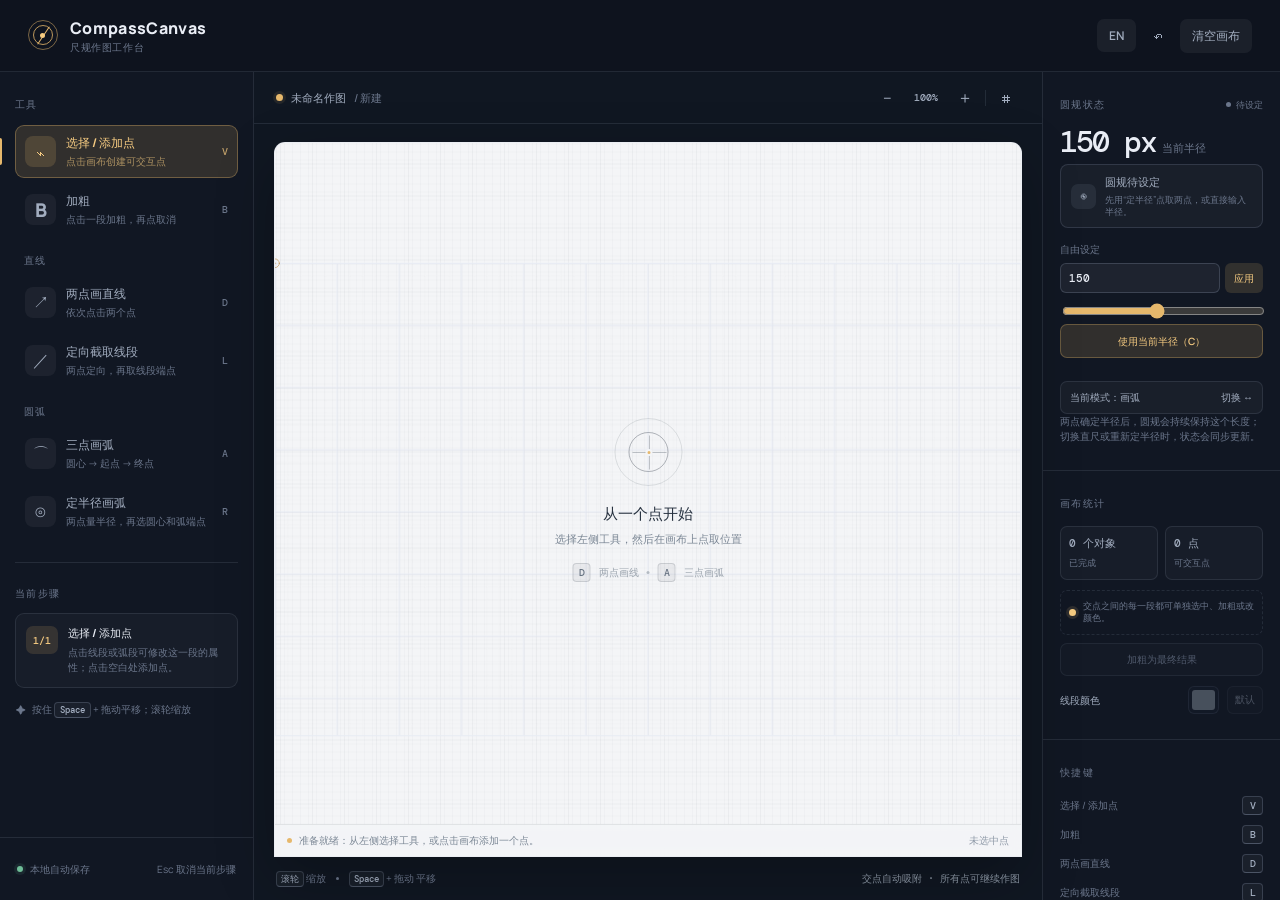
==== commit 1c4ee6e5: "Split geometry at intersections and add per-piece styling" ====
--- a/outputs/index.html
+++ b/outputs/index.html
@@ -30,6 +30,7 @@
           <div class="section-kicker" data-i18n="tools">工具</div>
           <div class="tool-list" role="toolbar" aria-label="选择作图工具" data-i18n-aria="toolToolbar">
             <button class="tool-item" data-mode="select" type="button"><span class="tool-icon">⌁</span><span class="tool-copy"><strong data-i18n="tool.select.title">选择 / 添加点</strong><small data-i18n="tool.select.desc">点击画布创建可交互点</small></span><span class="tool-key">V</span></button>
+            <button class="tool-item" data-mode="bold" type="button"><span class="tool-icon tool-icon-bold" aria-hidden="true">B</span><span class="tool-copy"><strong data-i18n="tool.bold.title">加粗</strong><small data-i18n="tool.bold.desc">点击一段加粗，再点取消</small></span><span class="tool-key">B</span></button>
             <div class="tool-group" role="group" aria-labelledby="lineToolsLabel">
               <div class="tool-group-title" id="lineToolsLabel" data-i18n="toolGroupLines">直线</div>
               <div class="tool-group-items">
@@ -81,8 +82,18 @@
           <button class="toggle-button" id="arcModeToggle" type="button"><span><span data-i18n="currentMode">当前模式：</span><strong id="arcModeLabel">画弧</strong></span><span data-i18n="switch">切换 ↔</span></button>
           <p class="inspector-note" data-i18n="compassNote">两点确定半径后，圆规会持续保持这个长度；切换直尺或重新定半径时，状态会同步更新。</p>
         </div>
-        <div class="inspector-section history-section"><div class="inspector-heading"><span class="section-kicker" data-i18n="canvasStats">画布统计</span></div><div class="stats-grid"><div><strong id="entityCount">0 <span data-i18n="objects">个对象</span></strong><small data-i18n="completed">已完成</small></div><div><strong id="pointCount">0 <span data-i18n="points">点</span></strong><small data-i18n="interactivePoints">可交互点</small></div></div><div class="selection-card" id="selectionCard"><span class="selection-dot"></span><span data-i18n="selectionHelp">点线可选中；选中辅助线后可加粗为最终结果</span></div><button class="finalize-button" id="finalizeBtn" type="button" disabled data-i18n="finalize">加粗为最终结果</button></div>
-        <div class="inspector-section shortcuts-section"><div class="inspector-heading"><span class="section-kicker" data-i18n="shortcuts">快捷键</span></div><div class="shortcut-list"><div><span data-i18n="tool.select.title">选择 / 添加点</span><kbd>V</kbd></div><div><span data-i18n="tool.lineQuick.title">两点画直线</span><kbd>D</kbd></div><div><span data-i18n="tool.line.title">定向截取线段</span><kbd>L</kbd></div><div><span data-i18n="tool.arcThreePoint.title">三点画弧</span><kbd>A</kbd></div><div><span data-i18n="tool.radius.title">定半径画弧</span><kbd>R</kbd></div><div><span data-i18n="reuseRadiusShortcut">使用当前半径</span><kbd>C</kbd></div></div></div>
+        <div class="inspector-section history-section">
+          <div class="inspector-heading"><span class="section-kicker" data-i18n="canvasStats">画布统计</span></div>
+          <div class="stats-grid"><div><strong id="entityCount">0 <span data-i18n="objects">个对象</span></strong><small data-i18n="completed">已完成</small></div><div><strong id="pointCount">0 <span data-i18n="points">点</span></strong><small data-i18n="interactivePoints">可交互点</small></div></div>
+          <div class="selection-card" id="selectionCard"><span class="selection-dot"></span><span data-i18n="selectionHelp">选择一段可调整颜色；使用加粗工具逐段点击加粗或取消</span></div>
+          <button class="finalize-button" id="finalizeBtn" type="button" disabled data-i18n="finalize">加粗为最终结果</button>
+          <div class="segment-color-control">
+            <label for="segmentColor" data-i18n="segmentColor">线段颜色</label>
+            <input id="segmentColor" type="color" value="#263d51" disabled />
+            <button id="resetSegmentColor" type="button" disabled data-i18n="resetSegmentColor">默认</button>
+          </div>
+        </div>
+        <div class="inspector-section shortcuts-section"><div class="inspector-heading"><span class="section-kicker" data-i18n="shortcuts">快捷键</span></div><div class="shortcut-list"><div><span data-i18n="tool.select.title">选择 / 添加点</span><kbd>V</kbd></div><div><span data-i18n="tool.bold.title">加粗</span><kbd>B</kbd></div><div><span data-i18n="tool.lineQuick.title">两点画直线</span><kbd>D</kbd></div><div><span data-i18n="tool.line.title">定向截取线段</span><kbd>L</kbd></div><div><span data-i18n="tool.arcThreePoint.title">三点画弧</span><kbd>A</kbd></div><div><span data-i18n="tool.radius.title">定半径画弧</span><kbd>R</kbd></div><div><span data-i18n="reuseRadiusShortcut">使用当前半径</span><kbd>C</kbd></div></div></div>
       </aside>
     </section>
   </main>
--- a/outputs/styles.css
+++ b/outputs/styles.css
@@ -70,6 +70,7 @@
 .tool-icon { display: grid; flex: 0 0 31px; place-items: center; width: 31px; height: 31px; border-radius: 8px; color: inherit; background: rgba(255,255,255,.052); }
 .tool-item.is-active .tool-icon, .tool-item.active .tool-icon { background: rgba(230,184,108,.17); }
 .tool-icon svg { width: 18px; height: 18px; }
+.tool-icon-bold { font-size: 19px; font-weight: 800; }
 .tool-copy { display: flex; min-width: 0; flex: 1; flex-direction: column; gap: 3px; }
 .tool-copy strong { color: inherit; font-size: 12px; font-weight: 700; line-height: 1.4; overflow-wrap: anywhere; }
 .tool-copy small { color: var(--ink-faint); font-size: 10px; line-height: 1.4; overflow-wrap: anywhere; }
@@ -140,6 +141,16 @@
 .finalize-button { width: 100%; margin-top: 8px; border: 1px solid rgba(230,184,108,.36); border-radius: 7px; padding: 8px 9px; background: rgba(230,184,108,.12); color: var(--accent-bright); font-size: 10px; font-weight: 700; }
 .finalize-button:hover:not(:disabled) { background: rgba(230,184,108,.2); }
 .finalize-button:disabled { border-color: var(--border); background: rgba(255,255,255,.025); color: var(--ink-faint); cursor: default; opacity: .7; }
+.segment-color-control { display: flex; align-items: center; gap: 8px; margin-top: 10px; }
+.segment-color-control label { flex: 1; min-width: 0; color: var(--ink-soft); font-size: 10px; line-height: 1.4; }
+.segment-color-control input[type="color"] { flex: 0 0 31px; width: 31px; height: 28px; padding: 3px; border: 1px solid var(--border-strong); border-radius: 6px; background: var(--surface-2); cursor: pointer; }
+.segment-color-control input[type="color"]::-webkit-color-swatch-wrapper { padding: 0; }
+.segment-color-control input[type="color"]::-webkit-color-swatch { border: 0; border-radius: 3px; }
+.segment-color-control input[type="color"]::-moz-color-swatch { border: 0; border-radius: 3px; }
+.segment-color-control button { min-height: 28px; padding: 5px 7px; border: 1px solid var(--border); border-radius: 6px; background: rgba(255,255,255,.035); color: var(--ink-soft); font-size: 10px; }
+.segment-color-control button:hover:not(:disabled) { background: rgba(255,255,255,.08); color: var(--ink); }
+.segment-color-control :disabled { opacity: .4; cursor: default; }
+.segment-color-control input:focus-visible { outline: 2px solid var(--accent); outline-offset: 3px; }
 .selection-dot { width: 7px; height: 7px; flex: 0 0 7px; border-radius: 50%; background: #f6cb81; box-shadow: 0 0 0 3px rgba(246,203,129,.12); }
 .canvas-empty-state.is-hidden { opacity: 0; visibility: hidden; }
 .canvas-empty-state { transition: opacity .18s ease, visibility .18s ease; }
@@ -346,3 +357,19 @@
 
 /* Final visual tuning: construction points stay subtle until hovered. */
 .construction-overlay .point-node > .point-visual { opacity: .12; stroke-width: 1.1; }
+
+/* A piece keeps the same weight while selected or hovered. Only emphasis
+   changes its width, and a custom color remains visible in every state. */
+.construction-overlay .geometry-line,
+.construction-overlay .geometry-circle,
+.construction-overlay .geometry-arc { pointer-events: stroke; cursor: pointer; }
+.construction-overlay .auxiliary-geometry { stroke: var(--geometry-color, #9aa7b2); stroke-width: 1.35; opacity: .62; }
+.construction-overlay .auxiliary-geometry.geometry-arc { stroke: var(--geometry-color, #b19a78); }
+.construction-overlay .final-geometry { stroke: var(--geometry-color, #263d51); stroke-width: 3.6; opacity: 1; }
+.construction-overlay .final-geometry.geometry-arc { stroke: var(--geometry-color, #7d542a); }
+.construction-overlay .selected-geometry.auxiliary-geometry { stroke: var(--geometry-color, #b16d22); stroke-width: 1.35; opacity: 1; }
+.construction-overlay .selected-geometry.final-geometry { stroke: var(--geometry-color, #85541e); stroke-width: 3.6; opacity: 1; }
+.construction-overlay .hovered-geometry,
+.construction-overlay .geometry-piece:hover > .auxiliary-geometry,
+.construction-overlay .geometry-piece:hover > .final-geometry { opacity: 1; }
+.construction-overlay[data-mode="bold"] #pointLayer * { pointer-events: none; }
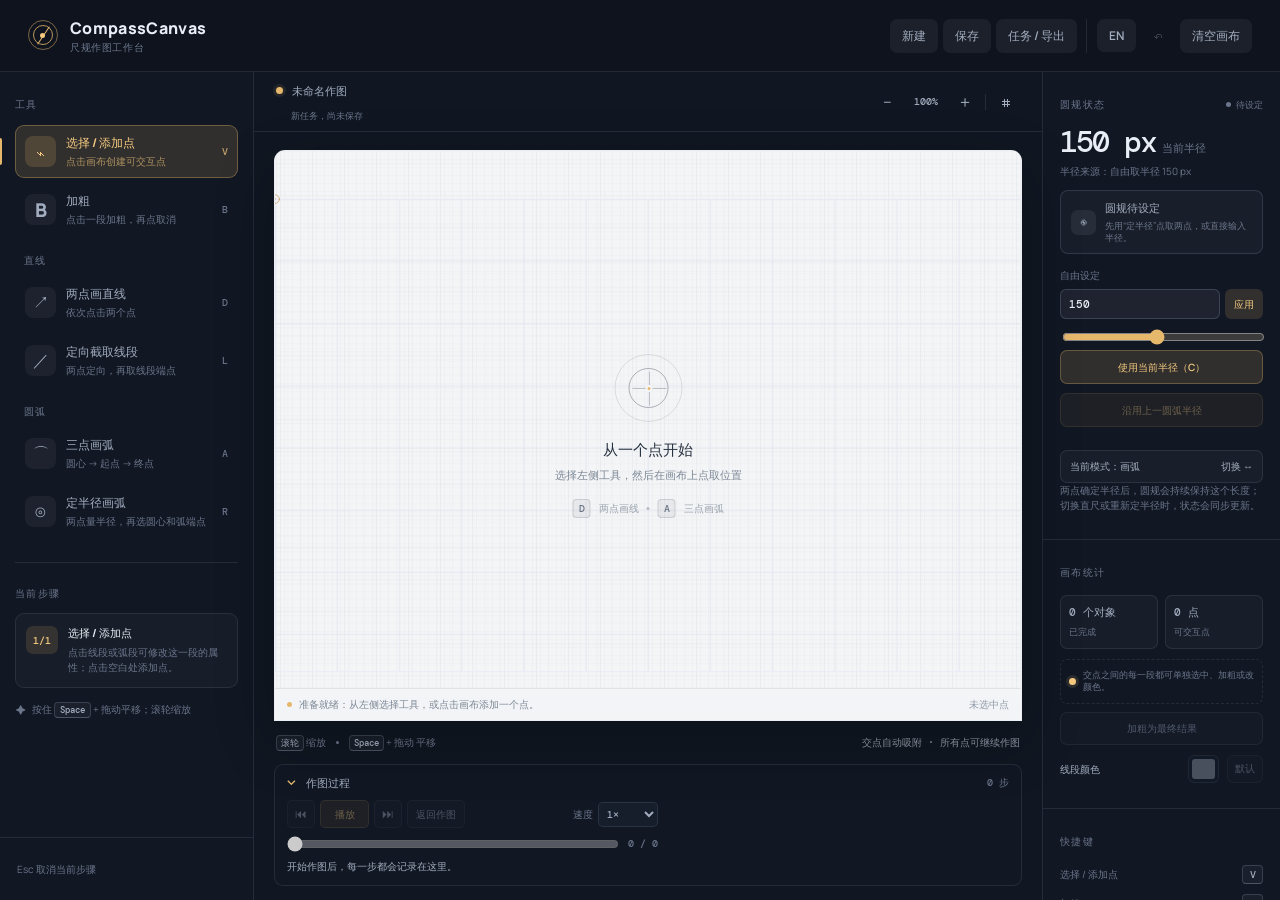
==== commit a4f93726: "Add construction history, playback, and saved projects" ====
--- a/outputs/index.html
+++ b/outputs/index.html
@@ -18,6 +18,11 @@
         <div><h1>CompassCanvas</h1><p data-i18n="brand.subtitle">尺规作图工作台</p></div>
       </div>
       <div class="header-actions" aria-label="编辑操作" data-i18n-aria="editActions">
+        <div class="project-actions">
+          <button class="button button-ghost button-compact" id="newProjectBtn" type="button" data-i18n="newProject">新建</button>
+          <button class="button button-ghost button-compact" id="saveProjectBtn" type="button" data-i18n="saveProject">保存</button>
+          <button class="button button-ghost button-compact" id="openProjectsBtn" type="button" data-i18n="openProjects">项目</button>
+        </div>
         <button class="button button-ghost button-compact language-toggle" id="languageToggle" type="button" aria-label="切换语言" data-i18n-title="languageToggle" data-i18n-aria="languageToggle">EN</button>
         <button class="icon-button" id="undoBtn" type="button" title="撤销（⌘/Ctrl Z）" aria-label="撤销" data-i18n-title="undo" data-i18n-aria="undo">↶</button>
         <button class="button button-ghost button-compact" id="clearBtn" type="button" data-i18n="clear">清空画布</button>
@@ -53,11 +58,14 @@
           <div class="step-card"><span class="step-number" id="stepNumber">01</span><div class="step-content"><strong id="toolTitle">选择 / 添加点</strong><p id="helperLine">点击任意位置创建点；点击交点或端点可继续作图。</p></div></div>
           <div class="tip-row"><span aria-hidden="true">✦</span><span data-i18n-html="panHint">按住 <kbd>Space</kbd> + 拖动平移；滚轮缩放</span></div>
         </div>
-        <div class="rail-footer"><span class="save-status"><i class="status-dot"></i><span data-i18n="autosave">本地自动保存</span></span><span class="save-status" data-i18n="escCancel">Esc 取消当前步骤</span></div>
+        <div class="rail-footer"><span class="save-status" data-i18n="escCancel">Esc 取消当前步骤</span></div>
       </aside>
 
       <section class="canvas-column">
-        <div class="canvas-toolbar"><div class="canvas-breadcrumb"><span class="breadcrumb-dot"></span><span data-i18n="untitled">未命名作图</span><span class="breadcrumb-muted" data-i18n="newDoc">/ 新建</span></div><div class="view-controls"><button class="view-button" id="zoomOutBtn" type="button" aria-label="缩小" data-i18n-aria="zoomOut">−</button><button class="zoom-readout" id="zoomReadout" type="button" aria-label="重置视图" data-i18n-aria="resetView">100%</button><button class="view-button" id="zoomInBtn" type="button" aria-label="放大" data-i18n-aria="zoomIn">＋</button><span class="view-divider"></span><button class="view-button" id="resetViewBtn" type="button" aria-label="重置视图" data-i18n-aria="resetView">⌗</button></div></div>
+        <div class="canvas-toolbar">
+          <div class="project-heading"><div class="canvas-breadcrumb"><span class="breadcrumb-dot"></span><input id="projectName" type="text" maxlength="100" value="未命名作图" aria-label="项目名称" data-i18n-aria="projectName" autocomplete="off" /></div><span class="save-status" id="projectSaveState" role="status" aria-live="polite"></span></div>
+          <div class="view-controls"><button class="view-button" id="zoomOutBtn" type="button" aria-label="缩小" data-i18n-aria="zoomOut">−</button><button class="zoom-readout" id="zoomReadout" type="button" aria-label="重置视图" data-i18n-aria="resetView">100%</button><button class="view-button" id="zoomInBtn" type="button" aria-label="放大" data-i18n-aria="zoomIn">＋</button><span class="view-divider"></span><button class="view-button" id="resetViewBtn" type="button" aria-label="重置视图" data-i18n-aria="resetView">⌗</button></div>
+        </div>
         <div class="canvas-frame">
           <div class="canvas-surface" id="canvasSurface" tabindex="0" role="application" aria-label="几何作图画布" data-i18n-aria="canvasSurface">
             <svg id="board" class="construction-overlay" viewBox="0 0 1200 760" xmlns="http://www.w3.org/2000/svg" aria-label="尺规作图画布" data-i18n-aria="canvasBoard">
@@ -70,15 +78,34 @@
           <div class="canvas-status" aria-live="polite"><div class="status-message"><span class="status-pulse"></span><span id="statusLine">准备就绪</span></div><div class="pointer-position" id="selectionReadout" data-i18n="noSelection">未选中点</div></div>
         </div>
         <div class="canvas-footer"><span data-i18n-html="wheelZoom"><kbd>滚轮</kbd> 缩放</span><span class="footer-divider"></span><span data-i18n-html="spacePan"><kbd>Space</kbd> + 拖动 平移</span><span class="footer-spacer"></span><span class="coordinate-readout" data-i18n="snapHint">交点自动吸附 · 所有点可继续作图</span></div>
+        <details class="construction-history" id="historyPanel" open>
+          <summary><span data-i18n="constructionHistory">作图过程</span><span class="history-count" id="historyCount">0</span></summary>
+          <div class="construction-history-content">
+            <div class="playback-workspace">
+              <div class="playback-controls">
+                <button class="playback-button playback-step" id="playbackPrev" type="button" title="上一步" aria-label="上一步" data-i18n-title="playbackPrevious" data-i18n-aria="playbackPrevious" disabled>⏮</button>
+                <button class="playback-button playback-primary" id="playbackPlay" type="button" data-i18n="playbackPlay" disabled>播放</button>
+                <button class="playback-button playback-step" id="playbackNext" type="button" title="下一步" aria-label="下一步" data-i18n-title="playbackNext" data-i18n-aria="playbackNext" disabled>⏭</button>
+                <button class="playback-button" id="playbackExit" type="button" data-i18n="playbackExit" disabled>返回编辑</button>
+                <label class="playback-speed"><span data-i18n="playbackSpeed">速度</span><select id="playbackSpeed"><option value="0.25">0.25×</option><option value="0.5">0.5×</option><option value="1" selected>1×</option><option value="2">2×</option><option value="4">4×</option></select></label>
+              </div>
+              <div class="playback-progress"><input id="playbackProgress" type="range" min="0" max="0" step="1" value="0" aria-label="回放进度" data-i18n-aria="playbackProgress" disabled /><span id="playbackPosition">0 / 0</span></div>
+              <p class="playback-description" id="playbackDescription" data-i18n="historyEmpty">开始作图后，步骤会显示在这里。</p>
+            </div>
+            <ol class="construction-log" id="constructionLog"><li class="history-empty" data-i18n="historyEmpty">开始作图后，步骤会显示在这里。</li></ol>
+          </div>
+        </details>
       </section>
 
       <aside class="inspector" aria-label="作图信息" data-i18n-aria="inspector">
         <div class="inspector-section radius-section">
           <div class="inspector-heading"><span class="section-kicker" data-i18n="compassStatus">圆规状态</span><span class="live-badge" id="compassLiveBadge"><i></i><span id="compassLiveLabel">待设定</span></span></div>
           <div class="radius-display"><span class="radius-value" id="radiusReadout">150 px</span><span class="radius-unit" data-i18n="currentRadius">当前半径</span></div>
+          <p class="radius-source-readout" id="radiusSourceReadout"></p>
           <div class="compass-state-card" id="compassStateCard" data-state="idle"><span class="compass-state-icon">◉</span><div><strong id="compassStateLabel">圆规待设定</strong><small id="compassStateHint">先用“定半径”点取两点，或直接输入半径。</small></div></div>
           <div class="radius-editor"><label for="radiusInput" data-i18n="freeRadius">自由设定</label><div class="radius-input-row"><input id="radiusInput" type="number" min="10" max="1000" step="1" value="150" /><button id="applyRadius" type="button" data-i18n="apply">应用</button></div><input id="radiusSlider" type="range" min="20" max="300" value="150" aria-label="半径滑块" data-i18n-aria="radiusSlider" /></div>
           <button class="reuse-radius-button" id="reuseRadiusBtn" type="button" data-i18n="reuseRadius">使用当前半径（C）</button>
+          <button class="reuse-radius-button" id="reuseLastArcBtn" type="button" disabled data-i18n="reuseLastArc">沿用上一圆弧半径</button>
           <button class="toggle-button" id="arcModeToggle" type="button"><span><span data-i18n="currentMode">当前模式：</span><strong id="arcModeLabel">画弧</strong></span><span data-i18n="switch">切换 ↔</span></button>
           <p class="inspector-note" data-i18n="compassNote">两点确定半径后，圆规会持续保持这个长度；切换直尺或重新定半径时，状态会同步更新。</p>
         </div>
@@ -97,6 +124,18 @@
       </aside>
     </section>
   </main>
+  <dialog class="projects-dialog" id="projectsDialog" aria-labelledby="projectsDialogTitle">
+    <div class="projects-dialog-heading"><h2 id="projectsDialogTitle" data-i18n="savedProjects">已保存的项目</h2><button class="icon-button" id="closeProjectsBtn" type="button" aria-label="关闭项目列表" data-i18n-aria="closeProjects" data-i18n-title="closeProjects">×</button></div>
+    <ul class="saved-projects-list" id="savedProjectsList"></ul>
+    <div class="project-file-actions">
+      <button class="button button-ghost" id="importProjectBtn" type="button" data-i18n="importProject">导入项目 JSON</button>
+      <button class="button button-ghost" id="exportProjectBtn" type="button" data-i18n="exportProject">导出项目 JSON</button>
+      <button class="button button-ghost" id="exportSvgBtn" type="button" data-i18n="exportSvg">导出 SVG 图片</button>
+    </div>
+    <input id="importProjectFile" type="file" accept=".json,application/json" hidden />
+  </dialog>
+  <script src="./project-store.js"></script>
   <script src="./app.js"></script>
+  <script src="./history.js"></script>
 </body>
 </html>
--- a/outputs/styles.css
+++ b/outputs/styles.css
@@ -373,3 +373,89 @@
 .construction-overlay .geometry-piece:hover > .auxiliary-geometry,
 .construction-overlay .geometry-piece:hover > .final-geometry { opacity: 1; }
 .construction-overlay[data-mode="bold"] #pointLayer * { pointer-events: none; }
+
+/* Named projects and a compact construction timeline remain available even
+   when the inspector is hidden on smaller screens. */
+.project-actions { display: flex; align-items: center; gap: 5px; padding-right: 9px; margin-right: 5px; border-right: 1px solid var(--border); }
+.canvas-toolbar { flex-shrink: 0; gap: 12px; }
+.project-heading { flex: 1; min-width: 0; padding: 7px 0; }
+.project-heading .canvas-breadcrumb { min-width: 0; }
+.project-heading .breadcrumb-dot { flex-shrink: 0; }
+#projectName { display: block; min-width: 0; width: 100%; max-width: 330px; padding: 3px 5px; margin-left: -5px; border: 1px solid transparent; border-radius: 5px; background: transparent; color: var(--ink-soft); font: 600 11px/1.4 "Manrope", sans-serif; }
+#projectName:hover { border-color: var(--border); }
+#projectName:focus { border-color: var(--accent); outline: none; background: var(--surface-2); color: var(--ink); }
+#projectSaveState { min-height: 13px; margin: 2px 0 0 15px; font-size: 9px; }
+#projectSaveState[data-state="error"] { color: #eead9a; }
+.view-controls { flex-shrink: 0; }
+.radius-source-readout { margin: 0 0 11px; color: var(--ink-faint); font-size: 10px; line-height: 1.5; overflow-wrap: anywhere; }
+.radius-source-readout:empty { display: none; }
+.construction-history { flex: 0 0 auto; max-height: 224px; margin: 0 20px 14px; overflow: hidden; border: 1px solid var(--border); border-radius: 9px; background: var(--surface-1); }
+.construction-history > summary { display: flex; align-items: center; gap: 8px; min-height: 35px; padding: 8px 12px; color: var(--ink-soft); font-size: 11px; font-weight: 700; cursor: pointer; list-style: none; }
+.construction-history > summary::-webkit-details-marker { display: none; }
+.construction-history > summary::before { content: "›"; color: var(--accent); font-size: 17px; font-weight: 500; line-height: 1; transform: rotate(0); }
+.construction-history[open] > summary::before { transform: rotate(90deg); }
+.construction-history > summary:focus-visible { outline: 2px solid var(--accent); outline-offset: -3px; }
+.construction-history > summary .history-count { margin-left: auto; }
+.construction-history-content { display: grid; grid-template-columns: minmax(0, 1.1fr) minmax(150px, 1fr); gap: 13px; max-height: 185px; padding: 0 12px 11px; overflow: auto; }
+.playback-workspace { min-width: 0; }
+.playback-controls { display: flex; align-items: center; flex-wrap: wrap; gap: 5px; }
+.playback-button { min-height: 28px; padding: 5px 8px; border: 1px solid var(--border); border-radius: 5px; background: rgba(255,255,255,.035); color: var(--ink-soft); font-size: 10px; line-height: 1.3; }
+.playback-button:hover:not(:disabled) { background: rgba(255,255,255,.08); color: var(--ink); }
+.playback-primary { min-width: 49px; border-color: rgba(230,184,108,.28); background: var(--accent-dim); color: var(--accent-bright); }
+.playback-step { min-width: 28px; padding: 4px; font-size: 12px; }
+.playback-button:disabled { opacity: .4; cursor: default; }
+.playback-speed { display: inline-flex; align-items: center; gap: 5px; margin-left: auto; color: var(--ink-faint); font-size: 10px; }
+.playback-speed select { max-width: 70px; padding: 4px; border: 1px solid var(--border); border-radius: 5px; background: var(--surface-2); color: var(--ink-soft); font: 500 10px/1.4 "DM Mono", monospace; }
+.playback-speed select:focus-visible, .playback-progress input:focus-visible { outline: 2px solid var(--accent); outline-offset: 2px; }
+.playback-progress { display: flex; align-items: center; gap: 9px; margin-top: 8px; }
+.playback-progress input { flex: 1; min-width: 0; height: 16px; margin: 0; accent-color: var(--accent); }
+#playbackPosition { flex-shrink: 0; color: var(--ink-faint); font: 500 10px/1.4 "DM Mono", monospace; }
+.playback-description { margin: 7px 0 0; color: var(--ink-soft); font-size: 10px; line-height: 1.5; overflow-wrap: anywhere; }
+.construction-log { min-width: 0; max-height: 139px; margin: 0; padding: 0; overflow-y: auto; list-style: none; scrollbar-width: thin; scrollbar-color: var(--border-strong) transparent; }
+.construction-log li + li { margin-top: 4px; }
+.construction-log button { display: block; width: 100%; padding: 6px 8px; border: 1px solid transparent; border-radius: 5px; background: rgba(255,255,255,.025); color: var(--ink-faint); font-size: 10px; line-height: 1.45; text-align: left; overflow-wrap: anywhere; }
+.construction-log button:hover { background: rgba(255,255,255,.06); color: var(--ink); }
+.construction-log button[aria-current="step"], .construction-log button.is-active, .construction-log li.is-active > button { border-color: rgba(230,184,108,.3); background: var(--accent-dim); color: var(--accent-bright); }
+.construction-log .history-empty { margin: 0; font-size: 10px; }
+.projects-dialog { width: min(580px, calc(100vw - 32px)); max-height: min(680px, calc(100dvh - 40px)); margin: auto; padding: 20px; border: 1px solid var(--border-strong); border-radius: 13px; background: var(--surface-1); color: var(--ink); box-shadow: var(--shadow); }
+.projects-dialog::backdrop { background: rgba(3,7,13,.72); backdrop-filter: blur(4px); }
+.projects-dialog-heading { display: flex; align-items: center; justify-content: space-between; gap: 12px; margin-bottom: 15px; }
+.projects-dialog-heading h2 { margin: 0; font-size: 15px; line-height: 1.5; }
+.projects-dialog-heading .icon-button { flex-shrink: 0; font-size: 23px; }
+.saved-projects-list { display: flex; flex-direction: column; gap: 7px; max-height: 380px; margin: 0; padding: 0; overflow-y: auto; list-style: none; }
+.saved-projects-list > li { min-width: 0; border: 1px solid var(--border); border-radius: 7px; background: rgba(255,255,255,.025); }
+.saved-projects-list > li > button { display: block; width: 100%; padding: 11px 12px; border-radius: inherit; background: transparent; color: var(--ink-soft); font-size: 12px; line-height: 1.5; text-align: left; overflow-wrap: anywhere; }
+.saved-projects-list > li > button:hover { background: var(--accent-dim); color: var(--accent-bright); }
+.saved-projects-list strong { display: block; }
+.saved-projects-list small { display: block; margin-top: 3px; color: var(--ink-faint); font-size: 10px; font-weight: 400; }
+.saved-projects-list .history-empty { padding: 15px 12px; }
+.project-file-actions { display: flex; align-items: center; flex-wrap: wrap; gap: 7px; margin-top: 17px; padding-top: 14px; border-top: 1px solid var(--border); }
+.project-file-actions .button { flex: 1 1 140px; justify-content: center; font-size: 11px; line-height: 1.4; }
+@media (max-width: 1250px) {
+  .construction-history-content { grid-template-columns: minmax(0, 1fr); gap: 9px; }
+  .construction-log { max-height: 60px; }
+}
+@media (max-height: 760px) and (min-width: 701px) {
+  .construction-history { max-height: 182px; margin-bottom: 9px; }
+  .construction-history-content { max-height: 145px; }
+  .construction-log { max-height: 44px; }
+  .canvas-frame { margin-top: 10px; }
+  .canvas-footer { min-height: 31px; }
+}
+@media (max-width: 800px) {
+  .app-header { gap: 10px; height: auto; min-height: 72px; flex-basis: auto; flex-wrap: wrap; padding: 12px 15px; }
+  .header-actions { flex-wrap: wrap; gap: 5px; }
+  .project-actions { padding-right: 5px; margin-right: 0; }
+  .header-actions .button { padding: 7px 9px; font-size: 11px; }
+}
+@media (max-width: 700px) {
+  .header-actions { flex: 1 1 100%; }
+  .project-actions { margin-right: auto; }
+  .header-actions .icon-button { display: inline-grid; width: 28px; height: 28px; }
+  .canvas-column { min-height: 570px; }
+  .canvas-toolbar { gap: 8px; }
+  .construction-history { margin: 0 10px 12px; }
+  .construction-history-content { max-height: 185px; }
+  .playback-speed { margin-left: auto; }
+  .projects-dialog { padding: 15px; }
+}
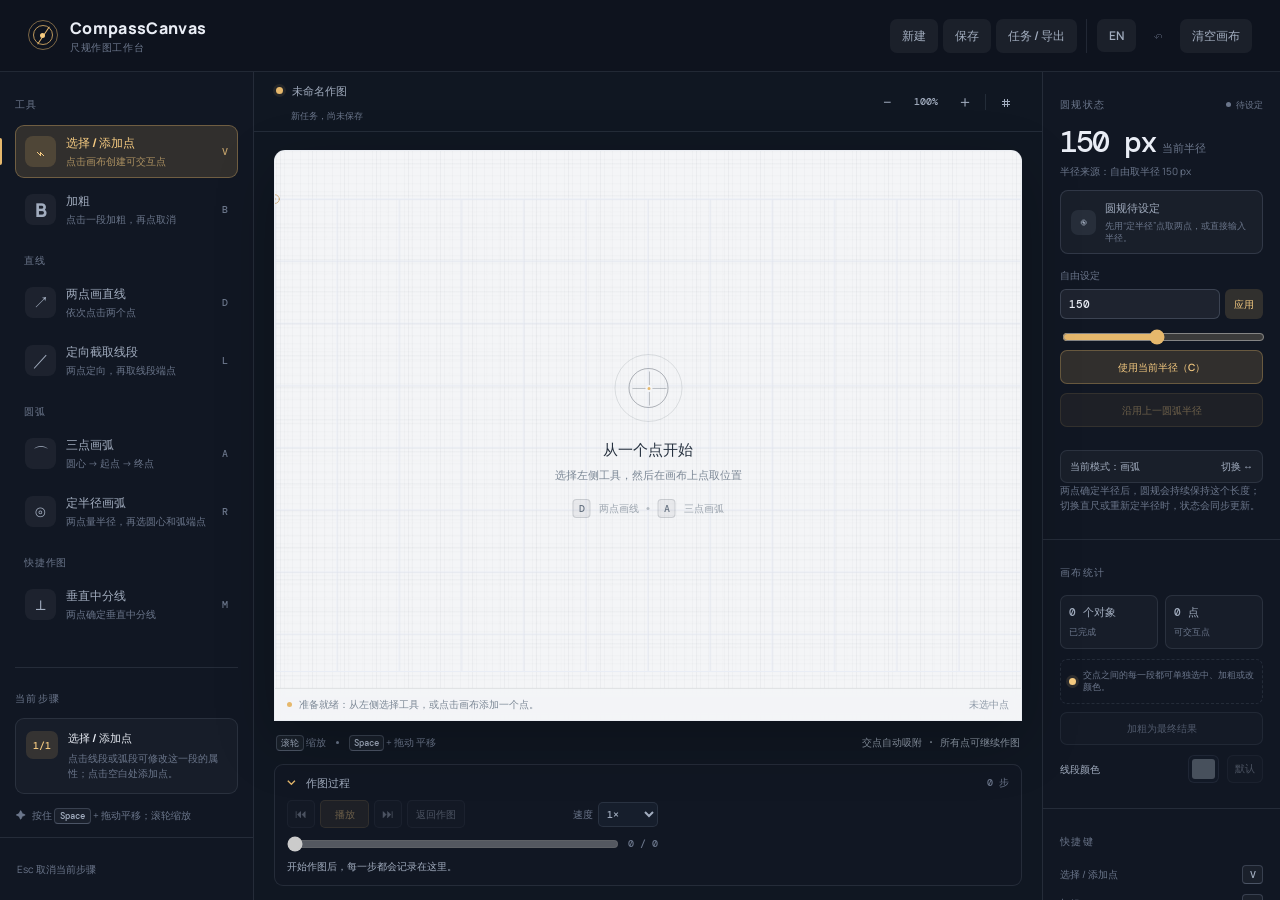
==== commit 1ac005c1: "Add quick geometry constructions and precise intersection selection" ====
--- a/outputs/index.html
+++ b/outputs/index.html
@@ -50,6 +50,15 @@
                 <button class="tool-item" data-mode="radius" type="button"><span class="tool-icon">⊙</span><span class="tool-copy"><strong data-i18n="tool.radius.title">定半径画弧</strong><small data-i18n="tool.radius.desc">两点定半径，再取圆心与端点</small></span><span class="tool-key">R</span></button>
               </div>
             </div>
+            <div class="tool-group" role="group" aria-labelledby="quickToolsLabel">
+              <div class="tool-group-title" id="quickToolsLabel" data-i18n="toolGroupQuick">快捷作图</div>
+              <div class="tool-group-items">
+                <button class="tool-item" data-mode="bisector" type="button"><span class="tool-icon" aria-hidden="true">⊥</span><span class="tool-copy"><strong data-i18n="tool.bisector.title">两点垂直中分线</strong><small data-i18n="tool.bisector.desc">两点确定垂直中分线</small></span><span class="tool-key">M</span></button>
+                <button class="tool-item" data-mode="perpendicular" type="button"><span class="tool-icon" aria-hidden="true">⟂</span><span class="tool-copy"><strong data-i18n="tool.perpendicular.title">过点作垂线</strong><small data-i18n="tool.perpendicular.desc">先选点，再选线段</small></span><span class="tool-key">P</span></button>
+                <button class="tool-item" data-mode="angleBisector" type="button"><span class="tool-icon" aria-hidden="true">∠</span><span class="tool-copy"><strong data-i18n="tool.angleBisector.title">角平分线</strong><small data-i18n="tool.angleBisector.desc">边上一点 → 顶点 → 另一边点</small></span><span class="tool-key">G</span></button>
+                <button class="tool-item" data-mode="intersections" type="button"><span class="tool-icon" aria-hidden="true">⋈</span><span class="tool-copy"><strong data-i18n="tool.intersections.title">精确选交点</strong><small data-i18n="tool.intersections.desc">选两个对象，优先吸附交点</small></span><span class="tool-key">I</span></button>
+              </div>
+            </div>
           </div>
         </div>
         <div class="rail-divider"></div>
@@ -71,7 +80,7 @@
             <svg id="board" class="construction-overlay" viewBox="0 0 1200 760" xmlns="http://www.w3.org/2000/svg" aria-label="尺规作图画布" data-i18n-aria="canvasBoard">
               <defs><pattern id="smallGrid" width="20" height="20" patternUnits="userSpaceOnUse"><path d="M 20 0 L 0 0 0 20" fill="none" stroke="#26313f" stroke-opacity=".045" stroke-width="1"/></pattern><pattern id="grid" width="100" height="100" patternUnits="userSpaceOnUse"><rect width="100" height="100" fill="url(#smallGrid)"/><path d="M 100 0 L 0 0 0 100" fill="none" stroke="#26313f" stroke-opacity=".075" stroke-width="1"/></pattern></defs>
               <rect class="board-surface" width="1200" height="760" fill="url(#grid)" />
-              <g id="world"><g id="referenceLayer"></g><g id="geometryLayer"></g><g id="pointLayer"></g><g id="cursorLayer"><circle r="7" class="cursor-ring"/><circle r="2" class="cursor-dot"/></g></g>
+              <g id="world"><g id="referenceLayer"></g><g id="geometryLayer"></g><g id="quickOverlayLayer" pointer-events="none"></g><g id="pointLayer"></g><g id="cursorLayer"><circle r="7" class="cursor-ring"/><circle r="2" class="cursor-dot"/></g></g>
             </svg>
             <div class="canvas-empty-state" id="emptyState"><div class="empty-illustration"><span class="empty-ring"></span><span class="empty-cross empty-cross-x"></span><span class="empty-cross empty-cross-y"></span><span class="empty-dot"></span></div><h2 data-i18n="emptyTitle">从一个点开始</h2><p data-i18n="emptyDesc">选择左侧工具，然后在画布上点取位置</p><span class="empty-hint" data-i18n-html="emptyHint"><kbd>R</kbd> 定半径 <i></i><kbd>C</kbd> 画弧 / 圆 <i></i><kbd>L</kbd> 画直线</span></div>
           </div>
@@ -120,7 +129,7 @@
             <button id="resetSegmentColor" type="button" disabled data-i18n="resetSegmentColor">默认</button>
           </div>
         </div>
-        <div class="inspector-section shortcuts-section"><div class="inspector-heading"><span class="section-kicker" data-i18n="shortcuts">快捷键</span></div><div class="shortcut-list"><div><span data-i18n="tool.select.title">选择 / 添加点</span><kbd>V</kbd></div><div><span data-i18n="tool.bold.title">加粗</span><kbd>B</kbd></div><div><span data-i18n="tool.lineQuick.title">两点画直线</span><kbd>D</kbd></div><div><span data-i18n="tool.line.title">定向截取线段</span><kbd>L</kbd></div><div><span data-i18n="tool.arcThreePoint.title">三点画弧</span><kbd>A</kbd></div><div><span data-i18n="tool.radius.title">定半径画弧</span><kbd>R</kbd></div><div><span data-i18n="reuseRadiusShortcut">使用当前半径</span><kbd>C</kbd></div></div></div>
+        <div class="inspector-section shortcuts-section"><div class="inspector-heading"><span class="section-kicker" data-i18n="shortcuts">快捷键</span></div><div class="shortcut-list"><div><span data-i18n="tool.select.title">选择 / 添加点</span><kbd>V</kbd></div><div><span data-i18n="tool.bold.title">加粗</span><kbd>B</kbd></div><div><span data-i18n="tool.lineQuick.title">两点画直线</span><kbd>D</kbd></div><div><span data-i18n="tool.line.title">定向截取线段</span><kbd>L</kbd></div><div><span data-i18n="tool.arcThreePoint.title">三点画弧</span><kbd>A</kbd></div><div><span data-i18n="tool.radius.title">定半径画弧</span><kbd>R</kbd></div><div><span data-i18n="reuseRadiusShortcut">使用当前半径</span><kbd>C</kbd></div><div><span data-i18n="tool.bisector.title">两点垂直中分线</span><kbd>M</kbd></div><div><span data-i18n="tool.perpendicular.title">过点作垂线</span><kbd>P</kbd></div><div><span data-i18n="tool.angleBisector.title">角平分线</span><kbd>G</kbd></div><div><span data-i18n="tool.intersections.title">精确选交点</span><kbd>I</kbd></div></div></div>
       </aside>
     </section>
   </main>
--- a/outputs/styles.css
+++ b/outputs/styles.css
@@ -374,6 +374,14 @@
 .construction-overlay .geometry-piece:hover > .final-geometry { opacity: 1; }
 .construction-overlay[data-mode="bold"] #pointLayer * { pointer-events: none; }
 
+/* Quick tools highlight the original construction and keep chosen
+   intersections legible without introducing new hit targets. */
+.construction-overlay .quick-object-highlight { fill: none; stroke: #198d99; stroke-width: 4; stroke-linecap: round; opacity: .62; pointer-events: none; vector-effect: non-scaling-stroke; }
+.construction-overlay .quick-construction-preview { fill: none; stroke: #167b87; stroke-width: 2; stroke-dasharray: 7 5; stroke-linecap: round; opacity: .9; pointer-events: none; vector-effect: non-scaling-stroke; }
+.construction-overlay .priority-intersection { fill: #e4fbfa; stroke: #087f8c; stroke-width: 2; opacity: 1; pointer-events: none; vector-effect: non-scaling-stroke; }
+.construction-overlay .priority-intersection-label { fill: #086f79; stroke: #f4f5f7; stroke-width: 3; paint-order: stroke fill; font-family: "DM Mono", ui-monospace, monospace; font-weight: 500; pointer-events: none; vector-effect: non-scaling-stroke; }
+.rail-section-tools { flex: 1 1 auto; min-height: 0; padding-bottom: 8px; overflow-y: auto; scrollbar-width: thin; scrollbar-color: var(--border-strong) transparent; }
+
 /* Named projects and a compact construction timeline remain available even
    when the inspector is hidden on smaller screens. */
 .project-actions { display: flex; align-items: center; gap: 5px; padding-right: 9px; margin-right: 5px; border-right: 1px solid var(--border); }
@@ -458,4 +466,5 @@
   .construction-history-content { max-height: 185px; }
   .playback-speed { margin-left: auto; }
   .projects-dialog { padding: 15px; }
-}
+  .rail-section-tools { flex: 0 0 auto; overflow-y: visible; }
+}
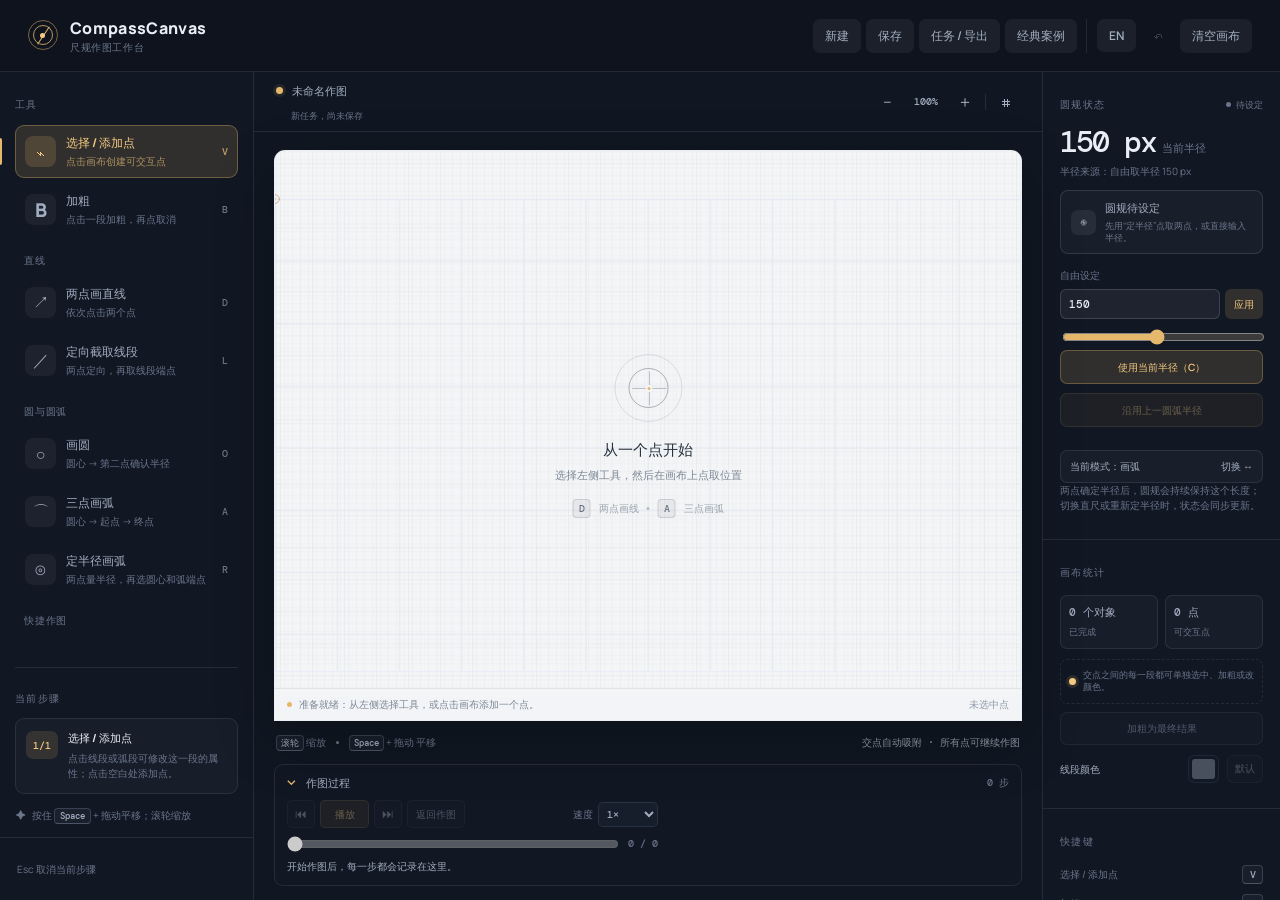
==== commit 459b7a98: "Add classic construction cases and enlarge point labels" ====
--- a/outputs/index.html
+++ b/outputs/index.html
@@ -22,6 +22,7 @@
           <button class="button button-ghost button-compact" id="newProjectBtn" type="button" data-i18n="newProject">新建</button>
           <button class="button button-ghost button-compact" id="saveProjectBtn" type="button" data-i18n="saveProject">保存</button>
           <button class="button button-ghost button-compact" id="openProjectsBtn" type="button" data-i18n="openProjects">项目</button>
+          <button class="button button-ghost button-compact" id="classicCasesBtn" type="button" data-i18n="classicCases">经典案例</button>
         </div>
         <button class="button button-ghost button-compact language-toggle" id="languageToggle" type="button" aria-label="切换语言" data-i18n-title="languageToggle" data-i18n-aria="languageToggle">EN</button>
         <button class="icon-button" id="undoBtn" type="button" title="撤销（⌘/Ctrl Z）" aria-label="撤销" data-i18n-title="undo" data-i18n-aria="undo">↶</button>
@@ -44,8 +45,9 @@
               </div>
             </div>
             <div class="tool-group" role="group" aria-labelledby="arcToolsLabel">
-              <div class="tool-group-title" id="arcToolsLabel" data-i18n="toolGroupArcs">圆弧</div>
+              <div class="tool-group-title" id="arcToolsLabel" data-i18n="toolGroupArcs">圆与圆弧</div>
               <div class="tool-group-items">
+                <button class="tool-item" data-mode="circleQuick" type="button"><span class="tool-icon">○</span><span class="tool-copy"><strong data-i18n="tool.circleQuick.title">画圆</strong><small data-i18n="tool.circleQuick.desc">圆心 → 第二点确认半径</small></span><span class="tool-key">O</span></button>
                 <button class="tool-item" data-mode="arcThreePoint" type="button"><span class="tool-icon">⌒</span><span class="tool-copy"><strong data-i18n="tool.arcThreePoint.title">三点画弧</strong><small data-i18n="tool.arcThreePoint.desc">圆心 → 起点 → 终点</small></span><span class="tool-key">A</span></button>
                 <button class="tool-item" data-mode="radius" type="button"><span class="tool-icon">⊙</span><span class="tool-copy"><strong data-i18n="tool.radius.title">定半径画弧</strong><small data-i18n="tool.radius.desc">两点定半径，再取圆心与端点</small></span><span class="tool-key">R</span></button>
               </div>
@@ -74,6 +76,10 @@
         <div class="canvas-toolbar">
           <div class="project-heading"><div class="canvas-breadcrumb"><span class="breadcrumb-dot"></span><input id="projectName" type="text" maxlength="100" value="未命名作图" aria-label="项目名称" data-i18n-aria="projectName" autocomplete="off" /></div><span class="save-status" id="projectSaveState" role="status" aria-live="polite"></span></div>
           <div class="view-controls"><button class="view-button" id="zoomOutBtn" type="button" aria-label="缩小" data-i18n-aria="zoomOut">−</button><button class="zoom-readout" id="zoomReadout" type="button" aria-label="重置视图" data-i18n-aria="resetView">100%</button><button class="view-button" id="zoomInBtn" type="button" aria-label="放大" data-i18n-aria="zoomIn">＋</button><span class="view-divider"></span><button class="view-button" id="resetViewBtn" type="button" aria-label="重置视图" data-i18n-aria="resetView">⌗</button></div>
+        </div>
+        <div class="classic-case-banner is-hidden" id="classicCaseBanner" role="status">
+          <div class="classic-case-banner-copy"><span class="section-kicker" data-i18n="classicCaseActive">当前案例</span><strong id="classicCaseBannerTitle"></strong><p id="classicCaseBannerDescription"></p></div>
+          <button class="button button-ghost button-compact" id="classicCaseBackBtn" type="button" data-i18n="classicCaseBrowse">浏览案例</button>
         </div>
         <div class="canvas-frame">
           <div class="canvas-surface" id="canvasSurface" tabindex="0" role="application" aria-label="几何作图画布" data-i18n-aria="canvasSurface">
@@ -129,10 +135,16 @@
             <button id="resetSegmentColor" type="button" disabled data-i18n="resetSegmentColor">默认</button>
           </div>
         </div>
-        <div class="inspector-section shortcuts-section"><div class="inspector-heading"><span class="section-kicker" data-i18n="shortcuts">快捷键</span></div><div class="shortcut-list"><div><span data-i18n="tool.select.title">选择 / 添加点</span><kbd>V</kbd></div><div><span data-i18n="tool.bold.title">加粗</span><kbd>B</kbd></div><div><span data-i18n="tool.lineQuick.title">两点画直线</span><kbd>D</kbd></div><div><span data-i18n="tool.line.title">定向截取线段</span><kbd>L</kbd></div><div><span data-i18n="tool.arcThreePoint.title">三点画弧</span><kbd>A</kbd></div><div><span data-i18n="tool.radius.title">定半径画弧</span><kbd>R</kbd></div><div><span data-i18n="reuseRadiusShortcut">使用当前半径</span><kbd>C</kbd></div><div><span data-i18n="tool.bisector.title">两点垂直中分线</span><kbd>M</kbd></div><div><span data-i18n="tool.perpendicular.title">过点作垂线</span><kbd>P</kbd></div><div><span data-i18n="tool.angleBisector.title">角平分线</span><kbd>G</kbd></div><div><span data-i18n="tool.intersections.title">精确选交点</span><kbd>I</kbd></div></div></div>
+        <div class="inspector-section shortcuts-section"><div class="inspector-heading"><span class="section-kicker" data-i18n="shortcuts">快捷键</span></div><div class="shortcut-list"><div><span data-i18n="tool.select.title">选择 / 添加点</span><kbd>V</kbd></div><div><span data-i18n="tool.bold.title">加粗</span><kbd>B</kbd></div><div><span data-i18n="tool.lineQuick.title">两点画直线</span><kbd>D</kbd></div><div><span data-i18n="tool.line.title">定向截取线段</span><kbd>L</kbd></div><div><span data-i18n="tool.circleQuick.title">画圆</span><kbd>O</kbd></div><div><span data-i18n="tool.arcThreePoint.title">三点画弧</span><kbd>A</kbd></div><div><span data-i18n="tool.radius.title">定半径画弧</span><kbd>R</kbd></div><div><span data-i18n="reuseRadiusShortcut">使用当前半径</span><kbd>C</kbd></div><div><span data-i18n="tool.bisector.title">两点垂直中分线</span><kbd>M</kbd></div><div><span data-i18n="tool.perpendicular.title">过点作垂线</span><kbd>P</kbd></div><div><span data-i18n="tool.angleBisector.title">角平分线</span><kbd>G</kbd></div><div><span data-i18n="tool.intersections.title">精确选交点</span><kbd>I</kbd></div></div></div>
       </aside>
     </section>
   </main>
+  <dialog class="classic-cases-dialog" id="classicCasesDialog" aria-labelledby="classicCasesDialogTitle">
+    <div class="projects-dialog-heading"><div><h2 id="classicCasesDialogTitle" data-i18n="classicCasesTitle">经典作图案例</h2><p class="dialog-subtitle" data-i18n="classicCasesIntro">选择一个案例，载入初始图形后继续作图。这里不评分，也不自动判断完成。</p></div><button class="icon-button" id="closeClassicCasesBtn" type="button" aria-label="关闭案例列表" data-i18n-aria="closeClassicCases">×</button></div>
+    <div class="classic-cases-toolbar"><label class="sr-only" for="classicCasesSearch" data-i18n="classicCasesSearchLabel">搜索案例</label><input id="classicCasesSearch" type="search" data-i18n-placeholder="classicCasesSearchPlaceholder" placeholder="搜索案例或描述" autocomplete="off" /><select id="classicCasesPack"><option value="" data-i18n="allPacks">全部章节</option></select></div>
+    <div class="classic-cases-list" id="classicCasesList"></div>
+    <p class="classic-cases-attribution"><span data-i18n="classicCasesAttribution">案例题目参考 Euclidea 的公开关卡目录。</span> <a href="https://www.euclidea.xyz/" target="_blank" rel="noreferrer">Euclidea</a> · <a href="https://livephysics.com/tools/compass-and-straightedge-explorer/" target="_blank" rel="noreferrer">LivePhysics Explorer</a></p>
+  </dialog>
   <dialog class="projects-dialog" id="projectsDialog" aria-labelledby="projectsDialogTitle">
     <div class="projects-dialog-heading"><h2 id="projectsDialogTitle" data-i18n="savedProjects">已保存的项目</h2><button class="icon-button" id="closeProjectsBtn" type="button" aria-label="关闭项目列表" data-i18n-aria="closeProjects" data-i18n-title="closeProjects">×</button></div>
     <ul class="saved-projects-list" id="savedProjectsList"></ul>
@@ -143,6 +155,7 @@
     </div>
     <input id="importProjectFile" type="file" accept=".json,application/json" hidden />
   </dialog>
+  <script src="./classic-cases.js"></script>
   <script src="./project-store.js"></script>
   <script src="./app.js"></script>
   <script src="./history.js"></script>
--- a/outputs/styles.css
+++ b/outputs/styles.css
@@ -119,6 +119,7 @@
 .reference-arc { stroke: #d29e51; stroke-width: 2; stroke-dasharray: 5 5; fill: none; opacity: .72; pointer-events: none; }
 .reference-label { fill: #8a683c; font: 500 14px "DM Mono", monospace; pointer-events: none; }
 .point-node { cursor: pointer; pointer-events: all; }
+.case-point-label { fill: #263d51; font-weight: 800; letter-spacing: .02em; pointer-events: none; paint-order: stroke; stroke: rgba(255,255,255,.9); stroke-width: 3px; stroke-linejoin: round; }
 .point-node > circle:first-child { fill: #f8f9fb; stroke: #54708a; stroke-width: 2; vector-effect: non-scaling-stroke; }
 .point-node.intersection-point > circle:first-child { fill: #f6cb81; stroke: #8d5c29; stroke-width: 2.2; }
 .point-node.selected-point > circle:first-child { fill: #72d2cf; stroke: #146c73; stroke-width: 2.4; }
@@ -439,6 +440,28 @@
 .saved-projects-list .history-empty { padding: 15px 12px; }
 .project-file-actions { display: flex; align-items: center; flex-wrap: wrap; gap: 7px; margin-top: 17px; padding-top: 14px; border-top: 1px solid var(--border); }
 .project-file-actions .button { flex: 1 1 140px; justify-content: center; font-size: 11px; line-height: 1.4; }
+.classic-case-banner { display: flex; align-items: center; justify-content: space-between; gap: 12px; margin: 0 20px 9px; padding: 10px 12px; border: 1px solid rgba(230,184,108,.3); border-radius: 9px; background: rgba(230,184,108,.07); }
+.classic-case-banner.is-hidden { display: none; }
+.classic-case-banner-copy { min-width: 0; }
+.classic-case-banner-copy strong { display: block; margin-top: 2px; color: var(--accent-bright); font-size: 12px; }
+.classic-case-banner-copy p { margin: 3px 0 0; color: var(--ink-faint); font-size: 10px; line-height: 1.45; overflow-wrap: anywhere; }
+.classic-cases-dialog { width: min(760px, calc(100vw - 32px)); max-height: min(760px, calc(100dvh - 40px)); margin: auto; padding: 20px; border: 1px solid var(--border-strong); border-radius: 13px; background: var(--surface-1); color: var(--ink); box-shadow: var(--shadow); }
+.classic-cases-dialog::backdrop { background: rgba(3,7,13,.72); backdrop-filter: blur(4px); }
+.dialog-subtitle { margin: 3px 0 0; color: var(--ink-faint); font-size: 10px; line-height: 1.5; }
+.classic-cases-toolbar { display: flex; gap: 8px; margin-bottom: 12px; }
+.classic-cases-toolbar input, .classic-cases-toolbar select { min-width: 0; padding: 8px 9px; border: 1px solid var(--border); border-radius: 6px; background: var(--surface-2); color: var(--ink-soft); font: 500 11px/1.4 "Manrope", sans-serif; }
+.classic-cases-toolbar input { flex: 1; }
+.classic-cases-toolbar select { width: 145px; }
+.classic-cases-list { display: grid; grid-template-columns: repeat(2, minmax(0, 1fr)); gap: 8px; max-height: 480px; overflow-y: auto; }
+.classic-case-card { display: flex; flex-direction: column; min-width: 0; padding: 11px; border: 1px solid var(--border); border-radius: 8px; background: rgba(255,255,255,.025); }
+.classic-case-card:hover { border-color: rgba(230,184,108,.35); background: rgba(230,184,108,.06); }
+.classic-case-card h3 { margin: 0; color: var(--ink-soft); font-size: 12px; line-height: 1.4; }
+.classic-case-card p { flex: 1; margin: 5px 0 9px; color: var(--ink-faint); font-size: 10px; line-height: 1.45; }
+.classic-case-card small { display: block; margin-bottom: 8px; color: var(--ink-faint); font-size: 9px; }
+.classic-case-card button { align-self: flex-start; }
+.classic-cases-attribution { margin: 12px 0 0; color: var(--ink-faint); font-size: 10px; }
+.classic-cases-attribution a { color: var(--accent); }
+@media (max-width: 600px) { .classic-cases-list { grid-template-columns: 1fr; } .classic-cases-toolbar { flex-direction: column; } .classic-cases-toolbar select { width: 100%; } .classic-case-banner { align-items: flex-start; flex-direction: column; } }
 @media (max-width: 1250px) {
   .construction-history-content { grid-template-columns: minmax(0, 1fr); gap: 9px; }
   .construction-log { max-height: 60px; }
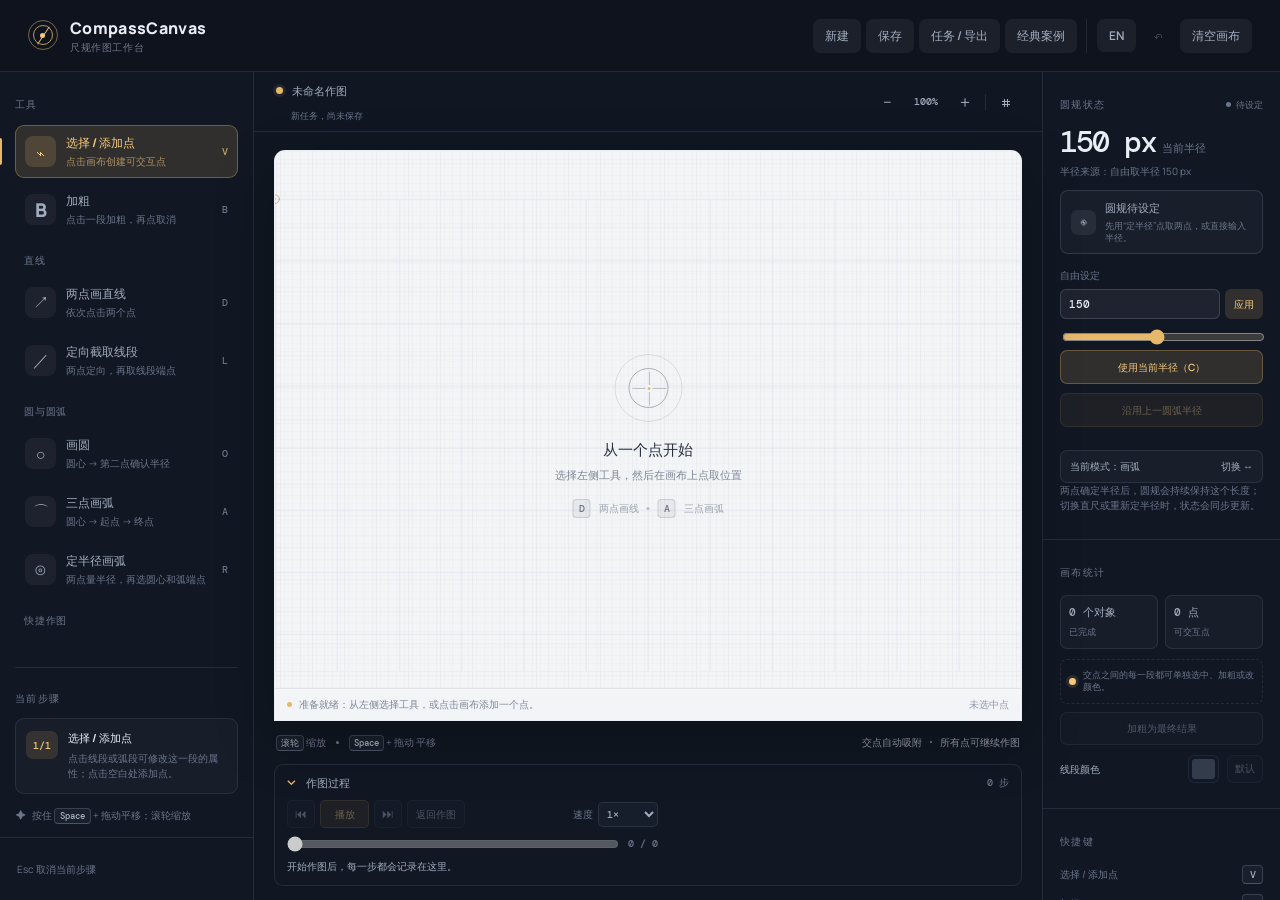
==== commit bc7f58a6: "Add parallel line construction tool" ====
--- a/outputs/index.html
+++ b/outputs/index.html
@@ -57,6 +57,7 @@
               <div class="tool-group-items">
                 <button class="tool-item" data-mode="bisector" type="button"><span class="tool-icon" aria-hidden="true">⊥</span><span class="tool-copy"><strong data-i18n="tool.bisector.title">两点垂直中分线</strong><small data-i18n="tool.bisector.desc">两点确定垂直中分线</small></span><span class="tool-key">M</span></button>
                 <button class="tool-item" data-mode="perpendicular" type="button"><span class="tool-icon" aria-hidden="true">⟂</span><span class="tool-copy"><strong data-i18n="tool.perpendicular.title">过点作垂线</strong><small data-i18n="tool.perpendicular.desc">先选点，再选线段</small></span><span class="tool-key">P</span></button>
+                <button class="tool-item" data-mode="parallel" type="button"><span class="tool-icon" aria-hidden="true">∥</span><span class="tool-copy"><strong data-i18n="tool.parallel.title">平行线</strong><small data-i18n="tool.parallel.desc">先选线段，再选一点</small></span><span class="tool-key">N</span></button>
                 <button class="tool-item" data-mode="angleBisector" type="button"><span class="tool-icon" aria-hidden="true">∠</span><span class="tool-copy"><strong data-i18n="tool.angleBisector.title">角平分线</strong><small data-i18n="tool.angleBisector.desc">边上一点 → 顶点 → 另一边点</small></span><span class="tool-key">G</span></button>
                 <button class="tool-item" data-mode="intersections" type="button"><span class="tool-icon" aria-hidden="true">⋈</span><span class="tool-copy"><strong data-i18n="tool.intersections.title">精确选交点</strong><small data-i18n="tool.intersections.desc">选两个对象，优先吸附交点</small></span><span class="tool-key">I</span></button>
               </div>
@@ -135,7 +136,7 @@
             <button id="resetSegmentColor" type="button" disabled data-i18n="resetSegmentColor">默认</button>
           </div>
         </div>
-        <div class="inspector-section shortcuts-section"><div class="inspector-heading"><span class="section-kicker" data-i18n="shortcuts">快捷键</span></div><div class="shortcut-list"><div><span data-i18n="tool.select.title">选择 / 添加点</span><kbd>V</kbd></div><div><span data-i18n="tool.bold.title">加粗</span><kbd>B</kbd></div><div><span data-i18n="tool.lineQuick.title">两点画直线</span><kbd>D</kbd></div><div><span data-i18n="tool.line.title">定向截取线段</span><kbd>L</kbd></div><div><span data-i18n="tool.circleQuick.title">画圆</span><kbd>O</kbd></div><div><span data-i18n="tool.arcThreePoint.title">三点画弧</span><kbd>A</kbd></div><div><span data-i18n="tool.radius.title">定半径画弧</span><kbd>R</kbd></div><div><span data-i18n="reuseRadiusShortcut">使用当前半径</span><kbd>C</kbd></div><div><span data-i18n="tool.bisector.title">两点垂直中分线</span><kbd>M</kbd></div><div><span data-i18n="tool.perpendicular.title">过点作垂线</span><kbd>P</kbd></div><div><span data-i18n="tool.angleBisector.title">角平分线</span><kbd>G</kbd></div><div><span data-i18n="tool.intersections.title">精确选交点</span><kbd>I</kbd></div></div></div>
+        <div class="inspector-section shortcuts-section"><div class="inspector-heading"><span class="section-kicker" data-i18n="shortcuts">快捷键</span></div><div class="shortcut-list"><div><span data-i18n="tool.select.title">选择 / 添加点</span><kbd>V</kbd></div><div><span data-i18n="tool.bold.title">加粗</span><kbd>B</kbd></div><div><span data-i18n="tool.lineQuick.title">两点画直线</span><kbd>D</kbd></div><div><span data-i18n="tool.line.title">定向截取线段</span><kbd>L</kbd></div><div><span data-i18n="tool.circleQuick.title">画圆</span><kbd>O</kbd></div><div><span data-i18n="tool.arcThreePoint.title">三点画弧</span><kbd>A</kbd></div><div><span data-i18n="tool.radius.title">定半径画弧</span><kbd>R</kbd></div><div><span data-i18n="reuseRadiusShortcut">使用当前半径</span><kbd>C</kbd></div><div><span data-i18n="tool.bisector.title">两点垂直中分线</span><kbd>M</kbd></div><div><span data-i18n="tool.perpendicular.title">过点作垂线</span><kbd>P</kbd></div><div><span data-i18n="tool.parallel.title">平行线</span><kbd>N</kbd></div><div><span data-i18n="tool.angleBisector.title">角平分线</span><kbd>G</kbd></div><div><span data-i18n="tool.intersections.title">精确选交点</span><kbd>I</kbd></div></div></div>
       </aside>
     </section>
   </main>
--- a/outputs/styles.css
+++ b/outputs/styles.css
@@ -169,8 +169,8 @@
 .construction-overlay .geometry-circle,
 .construction-overlay .geometry-arc { pointer-events: all; cursor: pointer; }
 .construction-overlay .geometry-hit-area { fill: none; stroke: transparent; stroke-width: 16; pointer-events: stroke; cursor: pointer; }
-.construction-overlay .auxiliary-geometry { stroke: #9aa7b2; stroke-width: 1.35; opacity: .62; }
-.construction-overlay .auxiliary-geometry.geometry-arc { stroke: #b19a78; }
+.construction-overlay .auxiliary-geometry { stroke: #657788; stroke-width: 1.6; opacity: .82; }
+.construction-overlay .auxiliary-geometry.geometry-arc { stroke: #876b45; }
 .construction-overlay .final-geometry { stroke: #263d51; stroke-width: 3.6; opacity: 1; }
 .construction-overlay .final-geometry.geometry-arc { stroke: #7d542a; }
 .construction-overlay .selected-geometry { stroke: #b16d22; stroke-width: 2.8; opacity: .92; }
@@ -210,8 +210,8 @@
 .construction-overlay .geometry-line,
 .construction-overlay .geometry-circle,
 .construction-overlay .geometry-arc { pointer-events: all; cursor: pointer; }
-.construction-overlay .auxiliary-geometry { stroke: #9aa7b2; stroke-width: 1.35; opacity: .62; }
-.construction-overlay .auxiliary-geometry.geometry-arc { stroke: #b19a78; }
+.construction-overlay .auxiliary-geometry { stroke: #657788; stroke-width: 1.6; opacity: .82; }
+.construction-overlay .auxiliary-geometry.geometry-arc { stroke: #876b45; }
 .construction-overlay .final-geometry { stroke: #263d51; stroke-width: 3.6; opacity: 1; }
 .construction-overlay .final-geometry.geometry-arc { stroke: #7d542a; }
 .construction-overlay .selected-geometry { stroke: #b16d22; stroke-width: 2.8; opacity: .92; }
@@ -341,8 +341,8 @@
 .construction-overlay .geometry-line,
 .construction-overlay .geometry-circle,
 .construction-overlay .geometry-arc { pointer-events: all; cursor: pointer; }
-.construction-overlay .auxiliary-geometry { stroke: #9aa7b2; stroke-width: 1.35; opacity: .62; }
-.construction-overlay .auxiliary-geometry.geometry-arc { stroke: #b19a78; }
+.construction-overlay .auxiliary-geometry { stroke: #657788; stroke-width: 1.6; opacity: .82; }
+.construction-overlay .auxiliary-geometry.geometry-arc { stroke: #876b45; }
 .construction-overlay .final-geometry { stroke: #263d51; stroke-width: 3.6; opacity: 1; }
 .construction-overlay .final-geometry.geometry-arc { stroke: #7d542a; }
 .construction-overlay .selected-geometry { stroke: #b16d22; stroke-width: 2.8; opacity: .92; }
@@ -364,12 +364,12 @@
 .construction-overlay .geometry-line,
 .construction-overlay .geometry-circle,
 .construction-overlay .geometry-arc { pointer-events: stroke; cursor: pointer; }
-.construction-overlay .auxiliary-geometry { stroke: var(--geometry-color, #9aa7b2); stroke-width: 1.35; opacity: .62; }
-.construction-overlay .auxiliary-geometry.geometry-arc { stroke: var(--geometry-color, #b19a78); }
-.construction-overlay .final-geometry { stroke: var(--geometry-color, #263d51); stroke-width: 3.6; opacity: 1; }
-.construction-overlay .final-geometry.geometry-arc { stroke: var(--geometry-color, #7d542a); }
-.construction-overlay .selected-geometry.auxiliary-geometry { stroke: var(--geometry-color, #b16d22); stroke-width: 1.35; opacity: 1; }
-.construction-overlay .selected-geometry.final-geometry { stroke: var(--geometry-color, #85541e); stroke-width: 3.6; opacity: 1; }
+.construction-overlay .auxiliary-geometry { stroke: var(--geometry-color, #657788); stroke-width: 1.6; opacity: .82; }
+.construction-overlay .auxiliary-geometry.geometry-arc { stroke: var(--geometry-color, #876b45); }
+.construction-overlay .final-geometry { stroke: var(--geometry-color, #1f3448); stroke-width: 3.8; opacity: 1; }
+.construction-overlay .final-geometry.geometry-arc { stroke: var(--geometry-color, #6f4924); }
+.construction-overlay .selected-geometry.auxiliary-geometry { stroke: var(--geometry-color, #9f5f1b); stroke-width: 1.6; opacity: 1; }
+.construction-overlay .selected-geometry.final-geometry { stroke: var(--geometry-color, #754612); stroke-width: 3.8; opacity: 1; }
 .construction-overlay .hovered-geometry,
 .construction-overlay .geometry-piece:hover > .auxiliary-geometry,
 .construction-overlay .geometry-piece:hover > .final-geometry { opacity: 1; }
